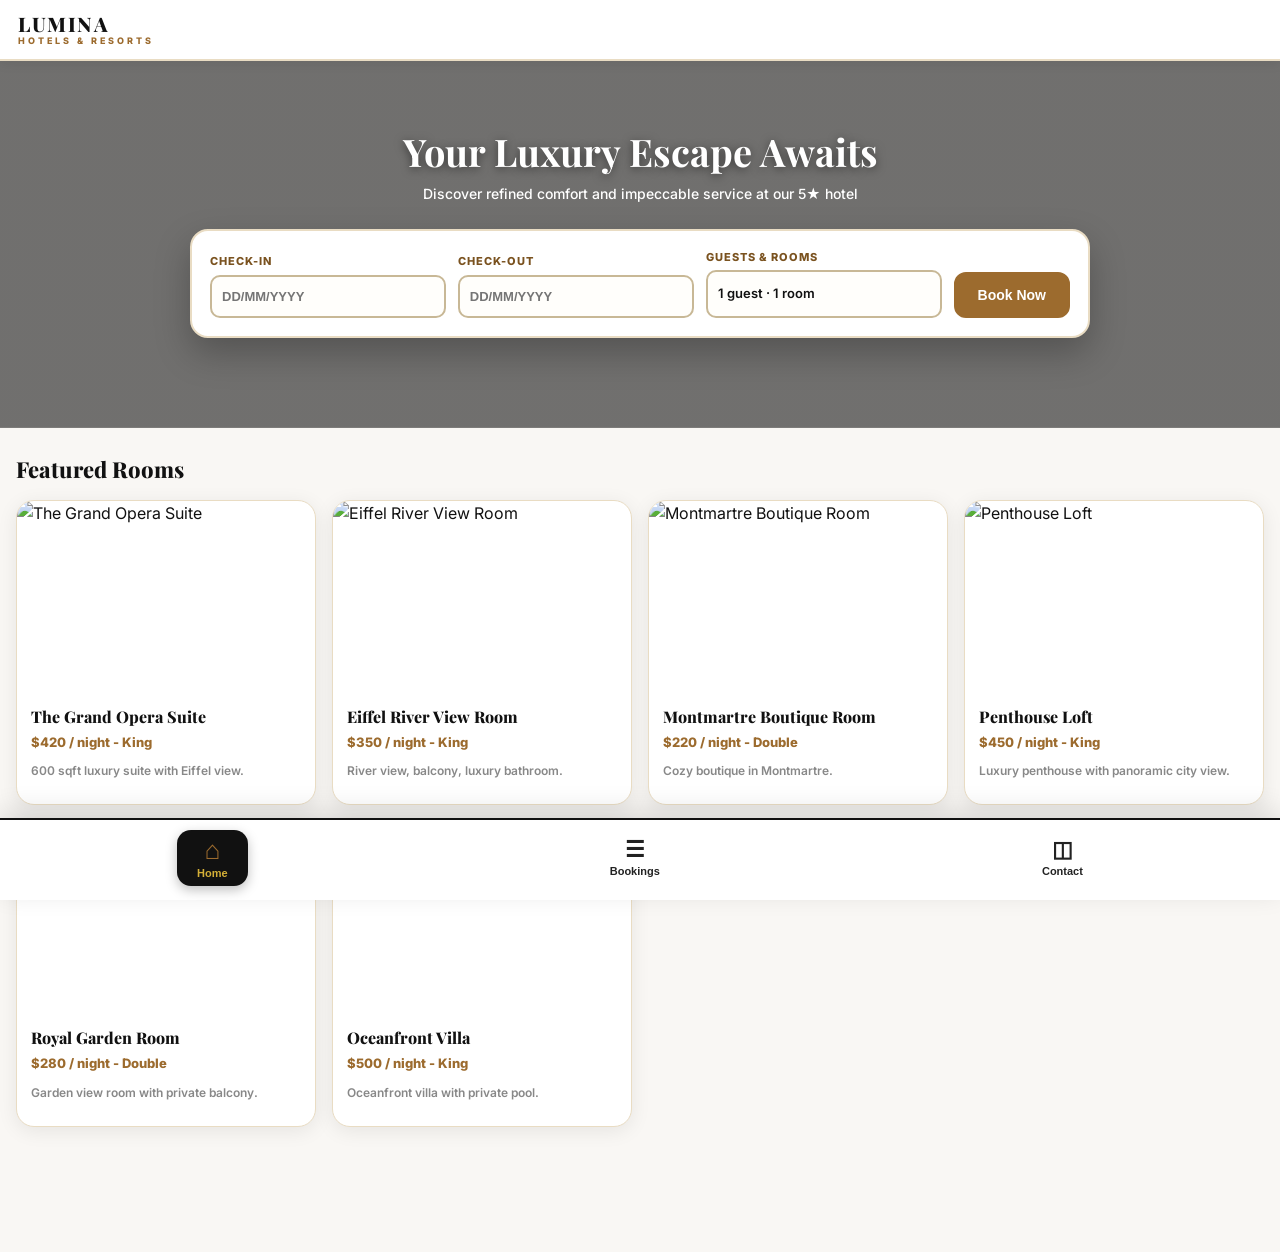
==== index.html @ 5bbf15ca "html" ====
<!DOCTYPE html>
<html lang="en">
<head>
<meta charset="UTF-8"><meta name="viewport" content="width=device-width, initial-scale=1.0">
<title>LUMINA - Hotels & Resorts</title>
<link rel="stylesheet" href="style.css">
<link href="https://fonts.googleapis.com/css2?family=Playfair+Display:wght@600&family=Inter:wght@400;600&display=swap" rel="stylesheet">
<script src="https://js.paystack.co/v1/inline.js"></script>
</head>
<body>

<nav class="topnav">
  <div class="logo">LUMINA <span>HOTELS & RESORTS</span></div>
</nav>

<!-- PAGE 1: HOME -->
<section id="home" class="page">
  <div class="hero">
    <h1>Your Luxury Escape Awaits</h1>
    <p>Discover refined comfort and impeccable service at our 5★ hotel</p>
    <div class="search-box">
      <div><label>CHECK-IN</label><input type="text" placeholder="DD/MM/YYYY" onfocus="this.type='date'" onblur="if(!this.value)this.type='text'" id="checkinDate"></div>
      <div><label>CHECK-OUT</label><input type="text" placeholder="DD/MM/YYYY" onfocus="this.type='date'" onblur="if(!this.value)this.type='text'" id="checkoutDate"></div>
      <div>
  <label>GUESTS & ROOMS</label>
  <div class="guest-room-field" id="guestRoomField">
    <span id="guestRoomDisplay">1 guest · 1 room</span>
  </div>
</div>
      <button onclick="searchRooms()" id="homeBookNowBtn" style="background:#111;color:#D4AF37;font-weight:900;">Book Now</button>
    </div>
  </div>
  <div class="featured">
    <h2>Featured Rooms</h2>
    <div id="featuredGrid" class="room-grid"></div>
  </div>
</section>

<!-- PAGE 2: ROOMS -->
<section id="rooms" class="page" style="display:none">
  <div class="rooms-layout">
    <aside class="filters">
      <h3>Filters <span onclick="clearFilters()">Clear all</span></h3>
      <label>Price per night</label>
      <input type="range" id="priceRange" min="100" max="1000" value="1000" oninput="filterRooms()">
      <p>Avg: $<span id="priceVal">1000</span></p>
      <label style="font-weight:800";>Amenities</label>

      <!-- Amenities Filter - WiFi is mandatory info, not clickable -->
        <div style="background:#dcfce7;color:#166534;padding:6px 10px;border-radius:20px;display:inline-block;font-size:12px;font-weight:800;margin-bottom:10px;">✓ Free Wi-Fi included in all rooms</div>
      <div><input type="checkbox" class="amen" value="Breakfast"> Breakfast</div>
      <div><input type="checkbox" class="amen" value="Pool"> Pool</div>
      <label style="font-weight:800";>Bed Type</label>
      <div><input type="checkbox" class="bed" value="King"> King Bed</div>
      <div><input type="checkbox" class="bed" value="Double"> Two Doubles</div>
     
    </aside>
    <div class="results">
      <h2 id="resultsCount">6 luxury rooms found</h2>
      <div id="roomsGrid" class="room-grid"></div>
    </div>
  </div>
</section>

<!-- PAGE 3: ROOM DETAILS -->
<section id="roomDetail" class="page" style="display:none">

  <div class="detail-layout">
    <div class="gallery">
      <button onclick="goBackToRooms()" style="margin:10px;background:#FFF3CD;border:1px solid #C8B896;padding:8px 14px;border-radius:20px;font-weight:800;cursor:pointer;">← Back to Rooms</button>
      <img id="dMainImg" src="">
      <div class="thumbs" id="dThumbs"></div>
      <h3>Amenities</h3><div id="dAmenities" class="amenities"></div>
      <h3>About this room</h3><p id="dAbout"></p>
    </div>
    <div class="booking-box">
     <h2 id="dPrice">$349 / night</h2>
<div id="dAvailability" style="font-size:13px;font-weight:800;margin:6px 0 12px 0;padding:6px 10px;border-radius:20px;display:inline-block;background:#f7f3eb;">Checking...</div>
<div class="guest-room-field" id="dGuestRoomField" onclick="openGuestModal()" style="cursor:pointer; padding:11px;border:2px solid #C8B896;border-radius:10px;background:#FFFEFB;font-weight:600;"><span id="dGuestRoomDisplay">1 guest · 1 room</span></div>
     
   <button class="reserve" type="button" onclick="goCheckout()">Reserve</button>
    <!--  <p class="note">You won't be charged yet</p> -->
      <div id="priceBreakdown"></div>
    </div>
  </div>
</section>

<!-- PAGE 4: CHECKOUT - FIXED -->
<div id="checkout" class="page">
  <div style="max-width:520px; margin:0 auto; background:white; border-radius:16px; padding:20px; margin-top:20px; box-shadow:0 10px 30px rgba(0,0,0,0.08);">

    <h2 style="font-size:24px; font-weight:900;">Reserve - <span id="checkoutRoomName"></span></h2>
    <p style="color:#666; font-size:14px; margin-bottom:15px;">Confirm your stay details</p>

    <!-- DATES - THIS WILL NOW COPY FROM HOME -->
    <div style="background:#FFF8E6; border:1px solid #C8B896; border-radius:12px; padding:14px; margin-bottom:16px;">
      <div style="display:flex; justify-content:space-between; align-items:center; margin-bottom:10px;">
        <span style="font-weight:700;">Check-in</span>
        <input type="date" id="dCheckin" style="border:1px solid #D4AF37; border-radius:8px; padding:6px 10px; font-weight:700;">
      </div>
      <div style="display:flex; justify-content:space-between; align-items:center; margin-bottom:10px;">
        <span style="font-weight:700;">Check-out</span>
        <input type="date" id="dCheckout" style="border:1px solid #D4AF37; border-radius:8px; padding:6px 10px; font-weight:700;">
      </div>
      <div style="display:flex; justify-content:space-between; align-items:center; border-top:1px dashed #C8B896; padding-top:10px; margin-top:10px;">
        <span>Guests & Rooms</span>
        <b id="dGuestRoomDisplay" onclick="openGuestModal()" style="cursor:pointer; background:white; padding:4px 10px; border-radius:20px; border:1px solid #ddd;">1 guest · 1 room</b>
      </div>
      <div id="dPrice" style="margin-top:12px; font-weight:800; font-size:18px;"></div>
      <div id="priceBreakdown"></div>
    </div>

    <!-- PAYMENT BOXES -->
    <div id="opayBox" style="display:none; background:#E8F5E9; border:1px solid #4CAF50; border-radius:10px; padding:12px; margin-bottom:12px;">
      <b>💳 OPay Transfer</b><br>
      Account: <b>8100000000 - Lumina Hotel</b><br>
      Amount: <b id="opayAmount">$0</b><br>
      <small>Transfer then upload receipt below</small>
    </div>

    <div id="paystackBox" style="display:none; background:#E3F2FD; border:1px solid #2196F3; border-radius:10px; padding:12px; margin-bottom:12px;">
      <b>💳 Paystack Payment</b><br>
      Amount: <b id="paystackAmount">$0</b> (in Naira)<br>
      <small>Click "Pay with Paystack Now" button below</small>
    </div>

    <!-- FORM -->
    <label style="font-weight:700; font-size:14px;">Payment Method</label>
    <select id="payMethod" style="width:100%; padding:12px; border-radius:10px; border:1px solid #ccc; margin:6px 0 14px 0; font-weight:600;">
      <option value="Pay at Hotel">Pay at Hotel</option>
      <option value="OPay Transfer">OPay Transfer</option>
      <option value="Paystack">Paystack</option>
    </select>

    <input id="fullName" placeholder="Full Name *" style="width:100%; padding:12px; border-radius:10px; border:1px solid #ccc; margin-bottom:10px;">
    <input id="phone" placeholder="Phone Number *" style="width:100%; padding:12px; border-radius:10px; border:1px solid #ccc; margin-bottom:10px;">
    <input id="email" placeholder="Email (for receipt)" style="width:100%; padding:12px; border-radius:10px; border:1px solid #ccc; margin-bottom:10px;">

    <div style="margin-bottom:12px;">
      <label style="font-size:12px; font-weight:700;">Upload OPay Receipt</label>
      <input type="file" id="receipt" accept="image/*,.pdf" style="width:100%; padding:8px; border:1px dashed #999; border-radius:8px; margin-top:4px;">
      <span id="fileName" style="font-size:12px; color:green; font-weight:700;"></span>
    </div>

    <button id="confirmBtn" onclick="validateBooking(event)" style="width:100%; background:#D4AF37; color:#111; padding:14px; border-radius:12px; font-weight:900; font-size:16px; border:none;">Confirm Booking - Pay at Hotel</button>

    <!-- PAYSTACK BUTTON - NOW SHOWS WHEN PAYSTACK SELECTED -->
    <button id="paystackBtn" onclick="payWithPaystack()" style="width:100%; background:#0A0A0A; color:white; padding:14px; border-radius:12px; font-weight:900; font-size:16px; border:none; margin-top:10px; display:none;">💳 Pay with Paystack Now</button>

    <div id="errorMsg" style="display:none; padding:12px; border-radius:10px; margin-top:12px; text-align:center; font-weight:700;"></div>

    <!-- BOTTOM NAV - SO USER CAN GO BACK HOME FROM CHECKOUT -->
   

  </div>
</div>

<!-- PAGE 5: CONFIRMATION -->
<section id="confirmation" class="page" style="display:none">
  <h1>✅ Booking Confirmed!</h1>
  <p>Booking Code: <b id="confCode">LMN-12345</b></p>
  <p id="confDetails"></p>
  <button onclick="showPage('home')">Back Home</button>
</section>

<!-- PAGE 6: MY BOOKINGS -->
<section id="mybookings" class="page" style="display:none">
  <h2>My Bookings</h2>
  <div class="search-box small"><input id="myPhone" placeholder="Enter phone to view"><button onclick="loadMyBookings()">View</button></div>
  <div id="myList"></div>
</section>

<!-- PAGE 7: ADMIN -->
<section id="admin" class="page" style="display:none">
  <h2>Admin Dashboard</h2>
  <div class="stats"><span id="todayCheckin">0 Check-in Today</span> | <span id="todayCheckout">0 Check-out Today</span></div>
  <div id="adminList"></div>
</section>

<!-- PAGE 8: CONTACT -->
<section id="contact" class="page" style="display:none">
  <h2>Contact Us</h2><p>Behind Ogige Main Market, Nsukka</p>
  <a class="map-btn" target="_blank" href="https://maps.google.com">📍 Open Map</a>
</section>

<div class="bottom-nav">
  <button onclick="showPage('home',this)" class="active">Home</button>
  <button onclick="showPage('mybookings',this)">Bookings</button>
  <button onclick="showPage('contact',this)">Contact</button>
</div>

<!-- GUEST MODAL -->
<div class="guest-modal" id="guestModal">
  <div class="guest-modal-content">
    <h3>Guests and Rooms</h3>
    <div class="guest-row">
      <div><b>Adults</b></div>
      <div class="counter">
        <button type="button" onclick="updateCount('adults', -1)">-</button>
        <span id="adultsCount">1</span>
        <button type="button" onclick="updateCount('adults', 1)">+</button>
      </div>
    </div>
    <div class="guest-row">
      <div><b>Children</b><br><small>Ages 0-17</small></div>
      <div class="counter">
        <button type="button" onclick="updateCount('children', -1)">-</button>
        <span id="childrenCount">0</span>
        <button type="button" onclick="updateCount('children', 1)">+</button>
      </div>
    </div>
    <div class="guest-row">
      <div><b>Rooms</b></div>
      <div class="counter">
        <button type="button" onclick="updateCount('rooms', -1)">-</button>
        <span id="roomsCount">1</span>
        <button type="button" onclick="updateCount('rooms', 1)">+</button>
      </div>
    </div>
    <button type="button" class="done-btn" onclick="closeGuestModal()">Done</button>
  </div>
</div>
<script src="script.js"></script>
</body>
</html>
---- style.css ----
*{margin:0;padding:0;box-sizing:border-box}
body{font-family:'Inter',sans-serif;background:#f9f7f4;color:#111;line-height:1.5;overflow-x:hidden}
h1,h2,h3{font-family:'Playfair Display',serif;color:#111}

:root{
  --gold:#9C6B2E;
  --gold-dark:#7A521F;
  --black:#111;
}

/* TOP NAV - LOGO ONLY */
.topnav{display:flex;justify-content:space-between;align-items:center;padding:14px 18px;background:#fff;position:sticky;top:0;z-index:100;box-shadow:0 2px 12px rgba(0,0,0,.08);border-bottom:2px solid #E9DCC3}
.logo{font-family:'Playfair Display';font-size:20px;font-weight:800;letter-spacing:1.5px;line-height:1;color:#111}
.logo span{display:block;font-family:'Inter';font-size:9px;font-weight:800;letter-spacing:3px;color:var(--gold);margin-top:2px}
.book-btn{border:2px solid var(--gold);background:var(--gold);color:#fff;padding:9px 18px;border-radius:25px;font-weight:800;font-size:12px;cursor:pointer;box-shadow:0 3px 10px rgba(156,107,46,.3)}

/* PAGES */
.page{padding-bottom:100px;min-height:100vh;animation:fade .3s}
@keyframes fade{from{opacity:0;transform:translateY(10px)}to{opacity:1;transform:translateY(0)}}

/* HERO */
.hero{background:linear-gradient(rgba(0,0,0,.55),rgba(0,0,0,.55)),url('https://images.unsplash.com/photo-1566073771259-6a8506099945?q=80&w=1200');background-size:cover;background-position:center;color:#fff;text-align:center;padding:70px 20px 90px}
.hero h1{font-size:38px;line-height:1.1;margin-bottom:10px;color:#fff;text-shadow:0 2px 10px rgba(0,0,0,.5)}
.hero p{font-size:14px;opacity:1;margin-bottom:25px;font-weight:500}
.search-box{background:#fff;color:#111;display:flex;gap:12px;padding:18px;border-radius:18px;max-width:900px;margin:0 auto;align-items:flex-end;box-shadow:0 15px 35px rgba(0,0,0,.25);text-align:left;border:2px solid #E9DCC3}
.search-box div{flex:1}
.search-box label{font-size:11px;font-weight:800;color:var(--gold-dark);letter-spacing:1px;display:block;margin-bottom:5px;text-transform:uppercase}
.search-box input,.search-box select{width:100%;padding:12px 10px;border:2px solid #C8B896;border-radius:10px;font-size:13px;outline:none;font-weight:600;color:#111;background:#FFFEFB}
.search-box input:focus,.search-box select:focus{border-color:var(--gold);background:#fff}
.search-box button{background:var(--gold)!important;color:#fff!important;border:2px solid var(--gold)!important;padding:13px 22px;border-radius:12px;font-weight:800;cursor:pointer;white-space:nowrap;font-size:14px}

/* FEATURED */
.featured{padding:25px 16px}
.featured h2{font-size:22px;margin-bottom:14px;font-weight:800}

/* ROOM GRID */
.room-grid{display:grid;grid-template-columns:repeat(auto-fill,minmax(280px,1fr));gap:16px}
.room-card{background:#fff;border-radius:18px;overflow:hidden;box-shadow:0 4px 20px rgba(0,0,0,.08);cursor:pointer;transition:.2s;border:1.5px solid #E9DCC3}
.room-card:hover{transform:translateY(-3px);box-shadow:0 8px 25px rgba(0,0,0,.12)}
.room-card img{width:100%;height:190px;object-fit:cover;display:block}
.room-card .info{padding:14px}
.room-card .info h3{font-size:16px;margin-bottom:4px;font-weight:800;color:#111}
.room-card .info p{font-size:13px;color:#444;font-weight:600;margin-bottom:10px}
.room-card .info button{width:100%;background:#111;color:#fff;border:2px solid #111;padding:10px;border-radius:10px;font-size:13px;font-weight:800}

/* ROOMS LAYOUT */
.rooms-layout{display:flex;gap:20px;padding:16px;align-items:flex-start}
.filters{width:260px;background:#fff;padding:18px;border-radius:16px;box-shadow:0 4px 20px rgba(0,0,0,.08);position:sticky;top:80px;border:1.5px solid #E9DCC3}
.filters h3{font-size:14px;display:flex;justify-content:space-between;margin-bottom:14px;font-weight:800;color:#111}
.filters h3 span{color:var(--gold);cursor:pointer;font-weight:800;font-size:12px}
.filters label{font-size:11px;font-weight:800;margin:14px 0 6px;display:block;color:var(--gold-dark);text-transform:uppercase;letter-spacing:.5px}
.filters div{font-size:13px;margin:7px 0;font-weight:600;color:#222}
.filters button{width:100%;margin-top:14px;background:#111;color:#fff;border:2px solid #111;padding:12px;border-radius:10px;font-weight:800}
.results{flex:1}
#resultsCount{font-size:18px;margin:0 0 12px 4px;font-weight:800;color:#111}

/* DETAIL */
.detail-layout{display:flex;gap:22px;padding:16px;align-items:flex-start}
.gallery{flex:1.6}
.gallery img#dMainImg{width:100%;height:360px;object-fit:cover;border-radius:18px;display:block;border:2px solid #E9DCC3}
.thumbs{display:flex;gap:8px;margin:10px 0;overflow:auto}
.thumbs img{width:70px;height:60px;object-fit:cover;border-radius:10px;cursor:pointer;opacity:.6;border:2px solid transparent}
.thumbs img:hover{opacity:1;border-color:var(--gold)}
.amenities{display:flex;flex-wrap:wrap;gap:8px;margin:8px 0 16px}
.amenities span{background:#111;color:#fff;padding:7px 12px;border-radius:20px;font-size:11px;font-weight:700;border:1px solid var(--gold)}
.booking-box{flex:.8;background:#fff;padding:22px;border-radius:18px;box-shadow:0 10px 30px rgba(0,0,0,.12);position:sticky;top:80px;border:2px solid #E9DCC3}
.booking-box h2{font-size:24px;margin-bottom:12px;font-weight:800;color:#111}
.date-row{display:flex;gap:8px;margin-bottom:12px}
.date-row input{flex:1;padding:11px;border:2px solid #C8B896;border-radius:10px;font-weight:600}
.note{font-size:11px;text-align:center;color:#666;font-weight:600;margin:8px 0}
.reserve{background:var(--gold)!important;color:#fff!important;border:2px solid var(--gold)!important;padding:14px;width:100%;border-radius:12px;font-weight:800;cursor:pointer;font-size:14px;box-shadow:0 4px 15px rgba(156,107,46,.35)}
.reserve:hover{background:var(--gold-dark)!important;border-color:var(--gold-dark)!important}

/* CHECKOUT */
.checkout-layout{display:flex;gap:22px;padding:16px;align-items:flex-start}
.checkout-layout > div{flex:1;background:#fff;padding:22px;border-radius:18px;box-shadow:0 4px 20px rgba(0,0,0,.08);border:1.5px solid #E9DCC3}
.checkout-layout h2{margin-bottom:14px;font-weight:800}
.checkout-layout input,.checkout-layout select{width:100%;padding:13px;margin:7px 0;border:2px solid #C8B896;border-radius:12px;font-size:14px;outline:none;font-weight:600;color:#111}
.checkout-layout input:focus{border-color:var(--gold)}
.error{font-size:13px;padding:12px;border-radius:10px;display:none;margin:10px 0;font-weight:700;background:#FFE5E5;border:1px solid #FF9999;color:#B00000}
.map-btn{display:inline-block;margin-top:12px;background:#111;color:#fff;padding:11px 18px;border-radius:10px;text-decoration:none;font-size:13px;font-weight:800}

/* CONFIRMATION */
#confirmation{text-align:center;padding:60px 20px}
#confirmation h1{font-size:32px;font-weight:800}
#confirmation p{margin:10px 0;font-weight:600}
#confirmation button{margin-top:15px;background:#111;color:#fff;border:none;padding:12px 22px;border-radius:10px;font-weight:800}

/* MY BOOKINGS / ADMIN */
#mybookings,#admin,#contact{padding:16px}
#mybookings h2,#admin h2,#contact h2{font-weight:800}
.small.search-box{padding:10px;max-width:400px;margin:0 0 16px;box-shadow:none;border:2px solid #E9DCC3}
#myList div,#adminList div{margin-bottom:10px}

/* BOTTOM NAV - SUPER VISIBLE */
.bottom-nav{
  position:fixed;
  bottom:0;left:0;right:0;
  background:#fff;
  display:flex;
  justify-content:space-around;
  padding:10px 6px 14px;
  border-top:2.5px solid #111;
  z-index:200;
  box-shadow:0 -8px 25px rgba(0,0,0,.12);
}
.bottom-nav button{
  border:none;
  background:transparent;
  display:flex;
  flex-direction:column;
  align-items:center;
  justify-content:center;
  font-size:11px;
  font-weight:800;
  color:#222;
  cursor:pointer;
  gap:4px;
  padding:7px 20px;
  border-radius:14px;
  transition:.2s;
  min-width:64px;
}
.bottom-nav button::before{
  content:'';
  font-size:22px;
  line-height:1;
  display:block;
  font-weight:900;
}
.bottom-nav button:nth-child(1)::before{content:'⌂'; font-size:26px;}
.bottom-nav button:nth-child(2)::before{content:'☰'}
.bottom-nav button:nth-child(3)::before{content:'◫'}
.bottom-nav button:nth-child(4)::before{content:'◎'}

.bottom-nav button.active{
  background:#111;
  color:#fff;
  box-shadow:0 4px 12px rgba(0,0,0,.25);
}
.bottom-nav button.active::before{
  color:var(--gold);
}

/* MOBILE */
@media(max-width:768px){
  .rooms-layout,.detail-layout,.checkout-layout{flex-direction:column}
  .filters{width:100%;position:relative;top:0}
  .booking-box{position:relative;top:0;width:100%}
  .search-box{flex-direction:column;align-items:stretch}
  .hero h1{font-size:28px}
  .hero{padding:50px 16px 70px}
  .room-grid{grid-template-columns:1fr}
  .gallery img#dMainImg{height:240px}
}


/* FIX BLANK AMENITIES - OVERRIDE */
#dAmenities{ display:flex!important; flex-wrap:wrap!important; gap:8px!important; min-height:40px!important; }
#dAmenities span{ background:#FFF3CD!important; color:#111!important; border:1px solid #C8B896!important; font-weight:800!important; font-size:13px!important; display:inline-block!important; }

/* GUEST ROOM PICKER */
.guest-room-field{
  width:100%;padding:12px 10px;border:2px solid #C8B896;border-radius:10px;
  font-size:13px;font-weight:600;color:#111;background:#FFFEFB;cursor:pointer;
}
.guest-modal{
  display:none;position:fixed;top:0;left:0;width:100%;height:100%;
  background:rgba(0,0,0,0.5);z-index:9999;justify-content:center;align-items:center;
}
.guest-modal.open{display:flex;}
.guest-modal-content{
  background:#fff;width:90%;max-width:360px;border-radius:16px;padding:20px;
  box-shadow:0 15px 35px rgba(0,0,0,.2);border:2px solid #E9DCC3;
}
.guest-modal-content h3{margin-bottom:12px;font-weight:800;}
.guest-row{
  display:flex;justify-content:space-between;align-items:center;
  padding:14px 0;border-bottom:1px solid #eee;
}
.counter{display:flex;align-items:center;gap:14px;}
.counter button{
  width:34px;height:34px;border:1px solid #9C6B2E;border-radius:50%;
  background:#fff;color:#9C6B2E;font-size:20px;cursor:pointer;
  display:flex;align-items:center;justify-content:center;
}
.counter span{font-weight:800;min-width:20px;text-align:center;}
.done-btn{
  width:100%;margin-top:16px;background:#111;color:#fff;
  border:0;padding:13px;border-radius:10px;font-weight:800;cursor:pointer;
}

/* FIX CHECKOUT SPACING */
#checkout {
  padding-top: 20px!important;
  margin-top: 0!important;
}
#checkout h1, #checkout h2 {
  margin-bottom: 10px!important;
}


.page { display: none; }
.page.active { display: block; }
#home { display: block; }
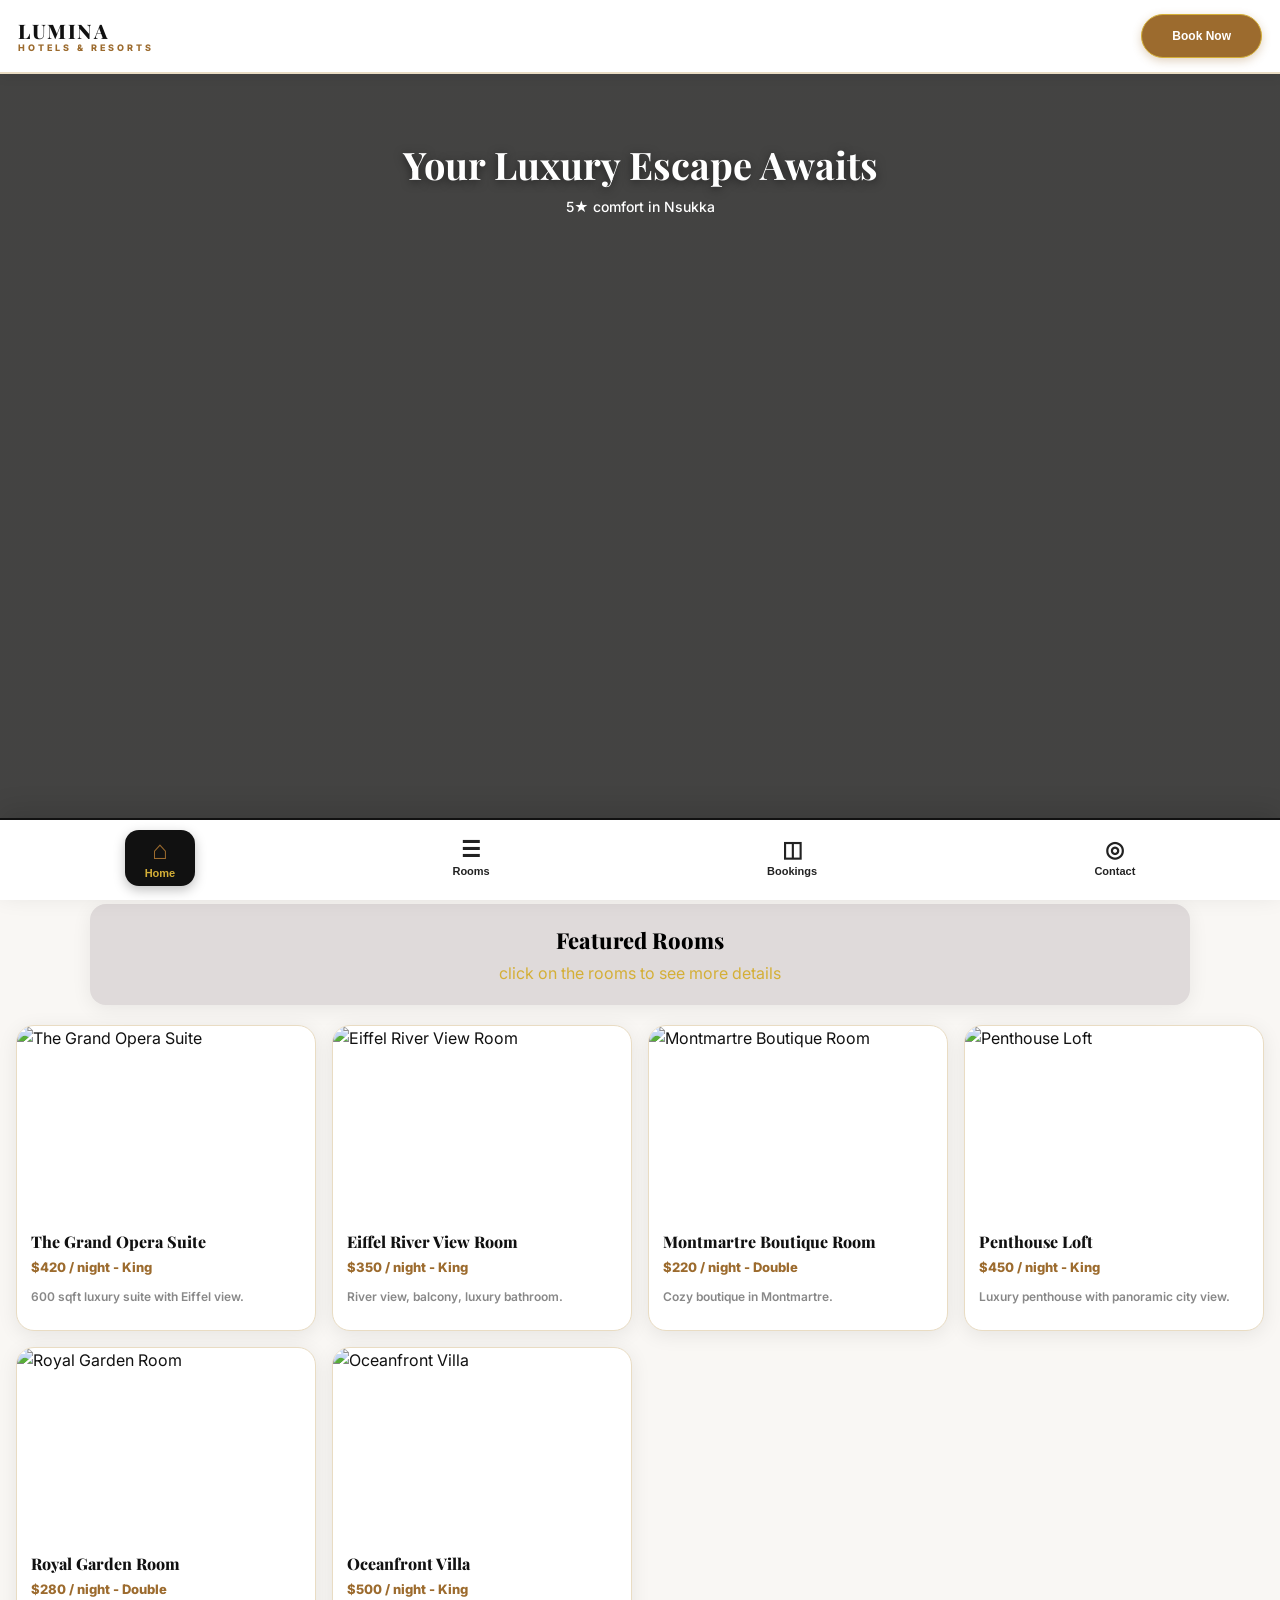
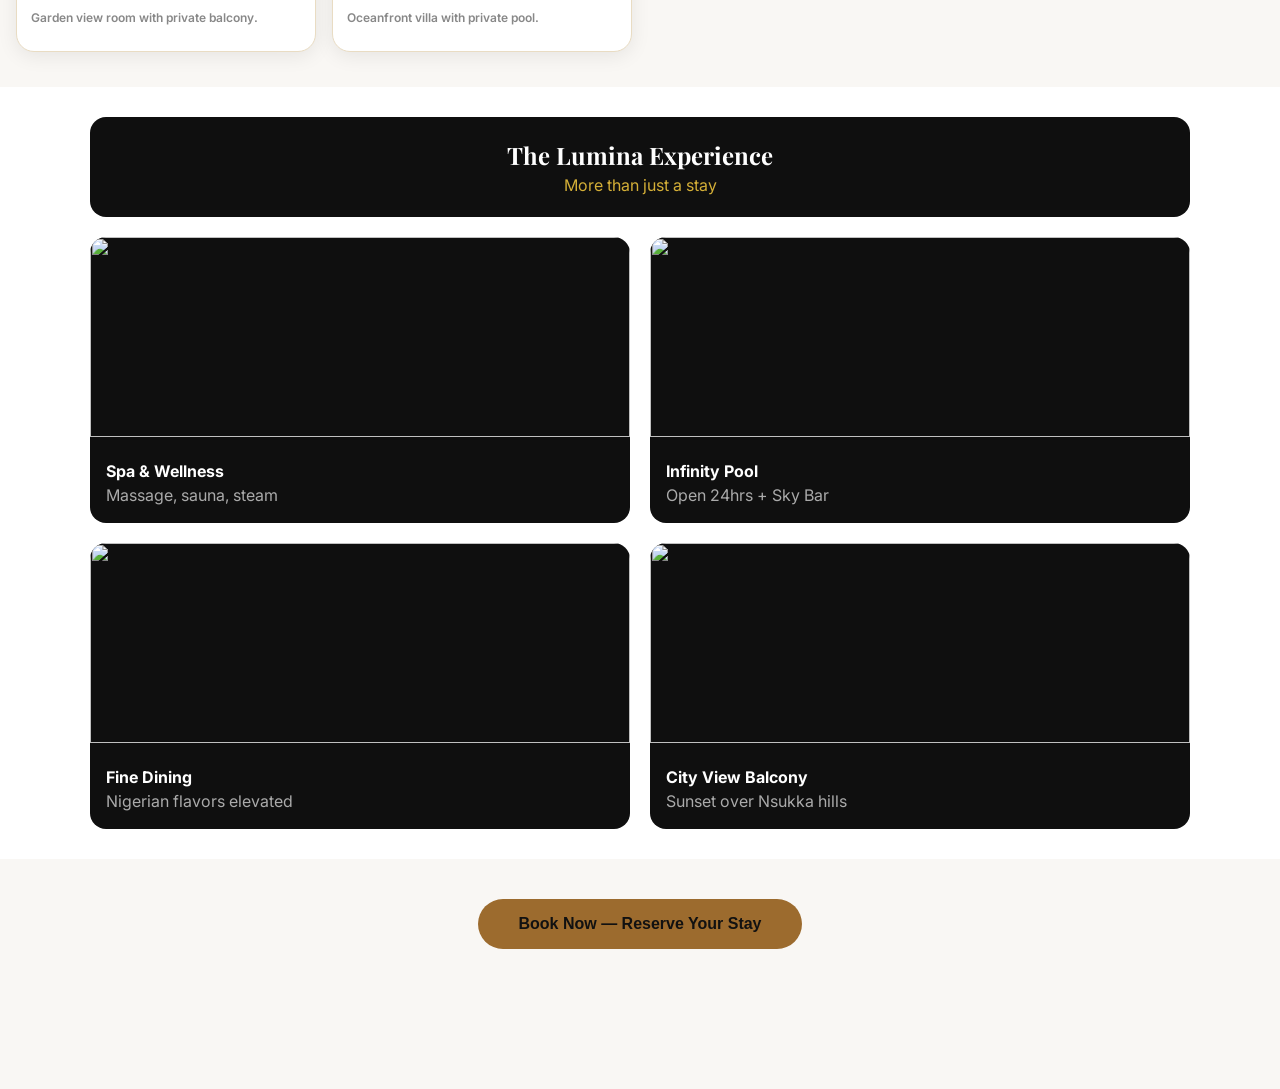
==== commit 36949b2f: "html" ====
--- a/index.html
+++ b/index.html
@@ -11,77 +11,192 @@
 
 <nav class="topnav">
   <div class="logo">LUMINA <span>HOTELS & RESORTS</span></div>
+  <button id="topBookNowBtn" style="background:#0F0F0F; color:#D4AF37; border:1px solid #D4AF37; padding:14px 30px; border-radius:30px; font-weight:800;" onclick="showPage('rooms')">Book Now</button>
 </nav>
 
 <!-- PAGE 1: HOME -->
 <section id="home" class="page">
-  <div class="hero">
+<div class="hero" style="position:relative; height:85vh; overflow:hidden;">
+  <video autoplay muted loop playsinline class="hero-video" style="position:absolute; top:0; left:0; width:100%; height:100%; object-fit:cover;">
+    <source src="hero_video.mp4" type="video/mp4">
+  </video>
+  <div class="hero-overlay" style="position:absolute; top:0; left:0; width:100%; height:100%; background:rgba(0,0,0,0.4);"></div>
+  <div class="hero-content" style="position:relative; z-index:2;">
     <h1>Your Luxury Escape Awaits</h1>
-    <p>Discover refined comfort and impeccable service at our 5★ hotel</p>
-    <div class="search-box">
-      <div><label>CHECK-IN</label><input type="text" placeholder="DD/MM/YYYY" onfocus="this.type='date'" onblur="if(!this.value)this.type='text'" id="checkinDate"></div>
-      <div><label>CHECK-OUT</label><input type="text" placeholder="DD/MM/YYYY" onfocus="this.type='date'" onblur="if(!this.value)this.type='text'" id="checkoutDate"></div>
-      <div>
-  <label>GUESTS & ROOMS</label>
-  <div class="guest-room-field" id="guestRoomField">
-    <span id="guestRoomDisplay">1 guest · 1 room</span>
-  </div>
-</div>
-      <button onclick="searchRooms()" id="homeBookNowBtn" style="background:#111;color:#D4AF37;font-weight:900;">Book Now</button>
+    <p>5★ comfort in Nsukka</p>
+  </div>
+</div>
     </div>
   </div>
   <div class="featured">
-    <h2>Featured Rooms</h2>
+     <div class="section-head black-title" style="background:#dfdada; padding:20px; border-radius:16px; text-align:center; max-width:1100px; margin:40px auto 20px auto;box-shadow:0 4px 20px rgba(0,0,0,0.07);">
+    <h2 style="color:#000; margin-bottom: 4px;">Featured Rooms</h2>
+    <p style="color:#D4AF37;">click on the rooms to see more details</p>
+  </div>
     <div id="featuredGrid" class="room-grid"></div>
   </div>
+
+  <section class="luminar-experience" style="background:#fff; padding:30px 20px; margin-top:10px;">
+  <div class="section-head black-title" style="background:#0F0F0F; padding:20px; border-radius:16px; text-align:center; max-width:1100px; margin:0 auto 20px auto;">
+    <h2 style="color:#fff;">The Lumina Experience</h2>
+    <p style="color:#D4AF37;">More than just a stay</p>
+  </div>
+
+  <div class="exp-grid" style="display:grid; grid-template-columns:repeat(2,1fr); gap:20px; max-width:1100px; margin:0 auto;">
+    <div class="exp-card" style="background:#0F0F0F; border-radius:16px; overflow:hidden; color:#fff;">
+      <img src="https://images.unsplash.com/photo-1571896349842-33c89424de2d?w=600" style="width:100%; height:200px; object-fit:cover;">
+      <div style="padding:16px;"><h4>Spa & Wellness</h4><p style="color:#aaa;">Massage, sauna, steam</p></div>
+    </div>
+    <div class="exp-card" style="background:#0F0F0F; border-radius:16px; overflow:hidden; color:#fff;">
+      <img src="https://images.unsplash.com/photo-1571896349842-33c89424de2d?w=600" style="width:100%; height:200px; object-fit:cover;">
+      <div style="padding:16px;"><h4>Infinity Pool</h4><p style="color:#aaa;">Open 24hrs + Sky Bar</p></div>
+    </div>
+    <div class="exp-card" style="background:#0F0F0F; border-radius:16px; overflow:hidden; color:#fff;">
+      <img src="https://images.unsplash.com/photo-1414235077428-338989a2e8c0?w=600" style="width:100%; height:200px; object-fit:cover;">
+      <div style="padding:16px;"><h4>Fine Dining</h4><p style="color:#aaa;">Nigerian flavors elevated</p></div>
+    </div>
+    <div class="exp-card" style="background:#0F0F0F; border-radius:16px; overflow:hidden; color:#fff;">
+      <img src="https://images.unsplash.com/photo-1520250497591-112f2f40a3f4?w=600" style="width:100%; height:200px; object-fit:cover;">
+      <div style="padding:16px;"><h4>City View Balcony</h4><p style="color:#aaa;">Sunset over Nsukka hills</p></div>
+    </div>
+  </div>
+</section>
+
+<!-- Last Book Now at bottom -->
+<div style="text-align:center; padding:40px 20px;">
+  <button onclick="showPage('rooms')" style="background:var(--gold); color:#111; border:none; padding:16px 40px; border-radius:30px; font-weight:900; font-size:16px;">Book Now — Reserve Your Stay</button>
+</div>
 </section>
 
 <!-- PAGE 2: ROOMS -->
+<!-- PAGE 2: ROOMS - FIXED LAYOUT -->
 <section id="rooms" class="page" style="display:none">
-  <div class="rooms-layout">
-    <aside class="filters">
-      <h3>Filters <span onclick="clearFilters()">Clear all</span></h3>
-      <label>Price per night</label>
-      <input type="range" id="priceRange" min="100" max="1000" value="1000" oninput="filterRooms()">
-      <p>Avg: $<span id="priceVal">1000</span></p>
-      <label style="font-weight:800";>Amenities</label>
-
-      <!-- Amenities Filter - WiFi is mandatory info, not clickable -->
-        <div style="background:#dcfce7;color:#166534;padding:6px 10px;border-radius:20px;display:inline-block;font-size:12px;font-weight:800;margin-bottom:10px;">✓ Free Wi-Fi included in all rooms</div>
-      <div><input type="checkbox" class="amen" value="Breakfast"> Breakfast</div>
-      <div><input type="checkbox" class="amen" value="Pool"> Pool</div>
-      <label style="font-weight:800";>Bed Type</label>
-      <div><input type="checkbox" class="bed" value="King"> King Bed</div>
-      <div><input type="checkbox" class="bed" value="Double"> Two Doubles</div>
-     
-    </aside>
-    <div class="results">
-      <h2 id="resultsCount">6 luxury rooms found</h2>
-      <div id="roomsGrid" class="room-grid"></div>
-    </div>
-  </div>
-</section>
-
-<!-- PAGE 3: ROOM DETAILS -->
-<section id="roomDetail" class="page" style="display:none">
-
-  <div class="detail-layout">
-    <div class="gallery">
-      <button onclick="goBackToRooms()" style="margin:10px;background:#FFF3CD;border:1px solid #C8B896;padding:8px 14px;border-radius:20px;font-weight:800;cursor:pointer;">← Back to Rooms</button>
-      <img id="dMainImg" src="">
-      <div class="thumbs" id="dThumbs"></div>
-      <h3>Amenities</h3><div id="dAmenities" class="amenities"></div>
-      <h3>About this room</h3><p id="dAbout"></p>
-    </div>
-    <div class="booking-box">
-     <h2 id="dPrice">$349 / night</h2>
-<div id="dAvailability" style="font-size:13px;font-weight:800;margin:6px 0 12px 0;padding:6px 10px;border-radius:20px;display:inline-block;background:#f7f3eb;">Checking...</div>
-<div class="guest-room-field" id="dGuestRoomField" onclick="openGuestModal()" style="cursor:pointer; padding:11px;border:2px solid #C8B896;border-radius:10px;background:#FFFEFB;font-weight:600;"><span id="dGuestRoomDisplay">1 guest · 1 room</span></div>
-     
-   <button class="reserve" type="button" onclick="goCheckout()">Reserve</button>
-    <!--  <p class="note">You won't be charged yet</p> -->
-      <div id="priceBreakdown"></div>
-    </div>
+  <div class="rooms-layout" style="display:flex; gap:24px; max-width:1300px; margin:0 auto; padding:20px; align-items:flex-start;">
+    
+    <!-- LEFT COLUMN - 300px FIXED -->
+    <div class="search-filters" style="width:300px; min-width:280px; position:sticky; top:20px; display:flex; flex-direction:column; gap:20px;">
+      
+
+
+      <!-- Box 2: Filters -->
+      <div class="filters" style="background:white; border:1px solid #eee; border-radius:16px; padding:16px; box-shadow:0 4px 15px rgba(0,0,0,0.05);">
+        <h3>Filters</h3>
+        <label>Price per night</label>
+        <input type="range" id="priceRange" min="100" max="1000" value="1000" oninput="filterRooms()">
+        <p>Avg: $<span id="priceVal">1000</span></p>
+        
+        <label style="font-weight:800; display:block; margin-top:12px;">Amenities</label>
+        <div style="background:#dcfce7;color:#166534;padding:6px 10px;border-radius:20px;display:inline-block;font-size:12px;font-weight:800;margin:8px 0 10px 0;">✓ Free Wi-Fi included</div>
+        <div><input type="checkbox" class="amen" value="Breakfast"> Breakfast</div>
+        <div><input type="checkbox" class="amen" value="Pool"> Pool</div>
+        
+        <label style="font-weight:800; display:block; margin-top:12px;">Bed Type</label>
+        <div><input type="checkbox" class="bed" value="King"> King Bed</div>
+        <div><input type="checkbox" class="bed" value="Double"> Two Doubles</div>
+      </div>
+
+    </div>
+    
+    <!-- RIGHT COLUMN - TAKES ALL REMAINING SPACE -->
+    <div style="flex:1; min-width:0;">
+      <h2 id="resultsCount" style="margin-bottom:16px;">6 luxury rooms found</h2>
+      <div id="roomsGrid" class="room-grid" style="display:grid; grid-template-columns:1 1fr; gap:20px;"></div>
+    </div>
+
+  </div>
+</section>
+
+
+
+<!-- PAGE 3: ROOM DETAILS - LUXURY REDESIGN -->
+<section id="roomDetail" class="page" style="display:none; background:#fafafa;">
+  <div style="max-width:1100px; margin:0 auto; padding:20px;">
+    
+    <button onclick="goBackToRooms()" style="margin-bottom:16px; background:#FFF3CD; border:1px solid #C8B896; padding:8px 14px; border-radius:20px; font-weight:800; cursor:pointer;">← Back to Rooms</button>
+
+    <!-- TOP GALLERY -->
+    <div style="display:grid; grid-template-columns:2fr 1fr; gap:12px; height:420px;">
+      <img id="dMainImg" src="" style="width:100%; height:100%; object-fit:cover; border-radius:16px 0 0 16px;">
+      <div style="display:grid; grid-template-rows:1fr 1fr; gap:12px;">
+        <img id="dImg2" src="" style="width:100%; height:100%; object-fit:cover; border-radius:0 16px 0 0;">
+        <img id="dImg3" src="" style="width:100%; height:100%; object-fit:cover; border-radius:0 0 16px 0;">
+      </div>
+    </div>
+    <div id="dThumbs" style="display:flex; gap:10px; margin-top:12px; overflow-x:auto;"></div>
+
+    <!-- MIDDLE: DESCRIPTION -->
+    <div style="display:flex; gap:24px; margin-top:30px; align-items:flex-start;">
+      
+      <!-- LEFT: Room Info -->
+      <div style="flex:1.2; background:white; border-radius:16px; padding:24px; border:1px solid #eee;">
+        <div style="display:flex; justify-content:space-between; align-items:center;">
+          <h1 id="dName" style="font-family:'Playfair Display',serif; font-size:32px; margin:0;">Grand Opera Suite</h1>
+          <div id="dAvailability" style="font-size:12px; font-weight:800; padding:6px 12px; border-radius:20px; background:#dcfce7; color:#166534;">Checking...</div>
+        </div>
+        <p id="dSub" style="color:#666; margin-top:6px;">600 sqft • King Bed • City View • 2 Guests Max</p>
+
+        <h3 style="margin-top:28px; font-size:18px; font-weight:900;">About this room</h3>
+        <p id="dAbout" style="line-height:1.7; color:#444; margin-top:8px;"></p>
+
+        <h3 style="margin-top:28px;">Amenities</h3>
+        <div id="dAmenities" style="display:flex; flex-wrap:wrap; gap:8px; margin-top:10px;"></div>
+
+        <!-- INTERIOR HIGHLIGHTS - WHAT YOU ASKED FOR -->
+        <h3 style="margin-top:32px; font-size:18px; font-weight:900;">Inside the Room</h3>
+        <div style="display:grid; grid-template-columns:1fr 1fr; gap:16px; margin-top:16px;">
+          
+          <div style="background:#fafafa; border-radius:12px; overflow:hidden; border:1px solid #eee;">
+            <img id="dBathImg" src="https://images.unsplash.com/photo-1620626011761-996317b8d101?w=600" style="width:100%; height:160px; object-fit:cover;">
+            <div style="padding:12px;"><b>🚿 Luxury Bathroom</b><br><small style="color:#666;">Rain shower, freestanding tub, premium toiletries, heated floor</small></div>
+          </div>
+
+          <div style="background:#fafafa; border-radius:12px; overflow:hidden; border:1px solid #eee;">
+            <img id="dWardrobeImg" src="https://images.unsplash.com/photo-1558997519-83ea9252edf8?w=600" style="width:100%; height:160px; object-fit:cover;">
+            <div style="padding:12px;"><b>👔 Wardrobe & Dressing</b><br><small style="color:#666;">Walk-in wardrobe, safe box, iron, full-length mirror</small></div>
+          </div>
+
+          <div style="background:#fafafa; border-radius:12px; overflow:hidden; border:1px solid #eee;">
+            <img id="dBedImg" src="https://images.unsplash.com/photo-1618773928121-c32242e63f39?w=600" style="width:100%; height:160px; object-fit:cover;">
+            <div style="padding:12px;"><b>🛏️ Bedroom Area</b><br><small style="color:#666;">King-size bed, 42" Smart TV, blackout curtains, work desk</small></div>
+          </div>
+
+          <div style="background:#fafafa; border-radius:12px; overflow:hidden; border:1px solid #eee;">
+            <img id="dBalconyImg" src="https://images.unsplash.com/photo-1520250497591-112f2f40a3f4?w=600" style="width:100%; height:160px; object-fit:cover;">
+            <div style="padding:12px;"><b>🌇 Balcony / View</b><br><small style="color:#666;">Private balcony, city view, seating area, sunset view</small></div>
+          </div>
+
+        </div>
+
+        <div style="margin-top:24px; background:#FFF8E6; border:1px dashed #C8B896; border-radius:12px; padding:16px; font-size:13px;">
+          <b>House Rules:</b> Check-in 2PM • Check-out 12PM • No smoking • No pets • Free cancellation 24hrs before
+        </div>
+      </div>
+
+    </div>
+
+    <!-- BOTTOM: BOOKING BOX - NOW COMES DOWN AS YOU WANTED -->
+   
+
+    <div style="margin-top:30px; background:white; border-radius:16px; padding:20px; border:1px solid #eee; box-shadow:0 10px 30px rgba(0,0,0,0.06); max-width:500px;">
+      <div class="search-box" style="background:white; border:1px solid #eee; border-radius:16px; padding:16px; box-shadow:0 4px 15px rgba(0,0,0,0.05);">
+        <h3 style="margin-bottom:12px;">Booking Details</h3>
+        <div style="margin-bottom:10px;"><label>CHECK-IN</label><input type="date" placeholder="DD/MM/YYYY" onfocus="this.type='date'" onblur="if(!this.value)this.type='text'" id="dCheckin" style="width:100%;"></div>
+        <div style="margin-bottom:10px;"><label>CHECK-OUT</label><input type="date" placeholder="DD/MM/YYYY" onfocus="this.type='date'" onblur="if(!this.value)this.type='text'" id="dCheckout" style="width:100%;"></div>
+        <div>
+          <label>GUESTS & ROOMS</label>
+          <div class="guest-room-field" id="guestRoomField" style="border:2px solid #C8B896; padding:10px; border-radius:10px; background:#FFFEFB;">
+            <span id="guestRoomDisplay">1 guest · 1 room</span>
+          </div>
+        </div>
+      </div>
+
+      <h2 id="dPrice" style="margin:0;">$349 / night</h2>
+      <div id="priceBreakdown" style="margin-top:12px;"></div>
+
+      <button class="reserve" onclick="goCheckout()" style="width:100%; margin-top:16px; background:#111; color:#D4AF37; padding:16px; border-radius:12px; font-weight:900; font-size:16px; border:none;">Reserve →</button>
+      <p style="text-align:center; color:#888; font-size:12px; margin-top:8px;">You can choose to pay at the hotel</p>
+    </div>
+
   </div>
 </section>
 
@@ -167,7 +282,8 @@
 <section id="mybookings" class="page" style="display:none">
   <h2>My Bookings</h2>
   <div class="search-box small"><input id="myPhone" placeholder="Enter phone to view"><button onclick="loadMyBookings()">View</button></div>
-  <div id="myList"></div>
+  <button id="myClearBtn" onclick="clearMyBookings()" style="display:none;margin:10px 0 0 auto;background:#fee2e2;color:#991b1b;border:1px solid #fca5a5;padding:8px 14px;border-radius:10px;font-weight:800;font-size:11px;cursor:pointer;">🗑️ Clear All History</button>
+  <div id="myList" style="margin-top:12px;display:grid;gap:12px;"></div>
 </section>
 
 <!-- PAGE 7: ADMIN -->
@@ -180,11 +296,14 @@
 <!-- PAGE 8: CONTACT -->
 <section id="contact" class="page" style="display:none">
   <h2>Contact Us</h2><p>Behind Ogige Main Market, Nsukka</p>
+   <a href="tel:09134435650" class="btn outline">📞 CALL</a>
+  <a href="https://wa.me/2349134435650" class="btn outline">💬 WHATSAPP</a>
   <a class="map-btn" target="_blank" href="https://maps.google.com">📍 Open Map</a>
 </section>
 
-<div class="bottom-nav">
+<div class="bottom-nav" id="bottomNav">
   <button onclick="showPage('home',this)" class="active">Home</button>
+  <button onclick="showPage('rooms',this)">Rooms</button>
   <button onclick="showPage('mybookings',this)">Bookings</button>
   <button onclick="showPage('contact',this)">Contact</button>
 </div>
@@ -222,4 +341,6 @@
 </div>
 <script src="script.js"></script>
 </body>
+
+
 </html>
--- a/style.css
+++ b/style.css
@@ -1,3 +1,5 @@
+/*style.css*/
+
 *{margin:0;padding:0;box-sizing:border-box}
 body{font-family:'Inter',sans-serif;background:#f9f7f4;color:#111;line-height:1.5;overflow-x:hidden}
 h1,h2,h3{font-family:'Playfair Display',serif;color:#111}
@@ -13,7 +15,7 @@
 .logo{font-family:'Playfair Display';font-size:20px;font-weight:800;letter-spacing:1.5px;line-height:1;color:#111}
 .logo span{display:block;font-family:'Inter';font-size:9px;font-weight:800;letter-spacing:3px;color:var(--gold);margin-top:2px}
 .book-btn{border:2px solid var(--gold);background:var(--gold);color:#fff;padding:9px 18px;border-radius:25px;font-weight:800;font-size:12px;cursor:pointer;box-shadow:0 3px 10px rgba(156,107,46,.3)}
-
+#topBookNowBtn{border:2px solid var(--gold);background:var(--gold);color:#fff;padding:9px 18px;border-radius:25px;font-weight:800;font-size:12px;cursor:pointer;box-shadow:0 3px 10px rgba(156,107,46,.3)}
 /* PAGES */
 .page{padding-bottom:100px;min-height:100vh;animation:fade .3s}
 @keyframes fade{from{opacity:0;transform:translateY(10px)}to{opacity:1;transform:translateY(0)}}
@@ -22,8 +24,8 @@
 .hero{background:linear-gradient(rgba(0,0,0,.55),rgba(0,0,0,.55)),url('https://images.unsplash.com/photo-1566073771259-6a8506099945?q=80&w=1200');background-size:cover;background-position:center;color:#fff;text-align:center;padding:70px 20px 90px}
 .hero h1{font-size:38px;line-height:1.1;margin-bottom:10px;color:#fff;text-shadow:0 2px 10px rgba(0,0,0,.5)}
 .hero p{font-size:14px;opacity:1;margin-bottom:25px;font-weight:500}
-.search-box{background:#fff;color:#111;display:flex;gap:12px;padding:18px;border-radius:18px;max-width:900px;margin:0 auto;align-items:flex-end;box-shadow:0 15px 35px rgba(0,0,0,.25);text-align:left;border:2px solid #E9DCC3}
-.search-box div{flex:1}
+.search-box{background:#fff;color:#111;display:flex; flex-direction: column; gap:4px;padding:10px;border-radius:16px;max-width:900px;top:80px;border:1.5px solid #E9DCC3;
+   justify-content:flex-end;box-shadow:0 15px 35px rgba(0,0,0,.25);text-align:left;border:2px solid #E9DCC3}
 .search-box label{font-size:11px;font-weight:800;color:var(--gold-dark);letter-spacing:1px;display:block;margin-bottom:5px;text-transform:uppercase}
 .search-box input,.search-box select{width:100%;padding:12px 10px;border:2px solid #C8B896;border-radius:10px;font-size:13px;outline:none;font-weight:600;color:#111;background:#FFFEFB}
 .search-box input:focus,.search-box select:focus{border-color:var(--gold);background:#fff}
@@ -44,16 +46,14 @@
 .room-card .info button{width:100%;background:#111;color:#fff;border:2px solid #111;padding:10px;border-radius:10px;font-size:13px;font-weight:800}
 
 /* ROOMS LAYOUT */
-.rooms-layout{display:flex;gap:20px;padding:16px;align-items:flex-start}
-.filters{width:260px;background:#fff;padding:18px;border-radius:16px;box-shadow:0 4px 20px rgba(0,0,0,.08);position:sticky;top:80px;border:1.5px solid #E9DCC3}
-.filters h3{font-size:14px;display:flex;justify-content:space-between;margin-bottom:14px;font-weight:800;color:#111}
+
+.filters{width:260px;background:#fff;padding:18px;border-radius:16px;box-shadow:0 9px 10px rgba(0,0,0,.08);position:sticky;top:80px;border:1.5px solid #E9DCC3}
+.filters h3{font-size:18px;display:flex;justify-content:space-between;margin-bottom:14px;font-weight:800;color:#111}
 .filters h3 span{color:var(--gold);cursor:pointer;font-weight:800;font-size:12px}
 .filters label{font-size:11px;font-weight:800;margin:14px 0 6px;display:block;color:var(--gold-dark);text-transform:uppercase;letter-spacing:.5px}
 .filters div{font-size:13px;margin:7px 0;font-weight:600;color:#222}
 .filters button{width:100%;margin-top:14px;background:#111;color:#fff;border:2px solid #111;padding:12px;border-radius:10px;font-weight:800}
-.results{flex:1}
 #resultsCount{font-size:18px;margin:0 0 12px 4px;font-weight:800;color:#111}
-
 /* DETAIL */
 .detail-layout{display:flex;gap:22px;padding:16px;align-items:flex-start}
 .gallery{flex:1.6}
@@ -78,7 +78,7 @@
 .checkout-layout input,.checkout-layout select{width:100%;padding:13px;margin:7px 0;border:2px solid #C8B896;border-radius:12px;font-size:14px;outline:none;font-weight:600;color:#111}
 .checkout-layout input:focus{border-color:var(--gold)}
 .error{font-size:13px;padding:12px;border-radius:10px;display:none;margin:10px 0;font-weight:700;background:#FFE5E5;border:1px solid #FF9999;color:#B00000}
-.map-btn{display:inline-block;margin-top:12px;background:#111;color:#fff;padding:11px 18px;border-radius:10px;text-decoration:none;font-size:13px;font-weight:800}
+.map-btn{background:#9C6B2E;border:1.5px solid var(--gold); padding:12px 22px; color:#fff;padding:10px 18px;border-radius:12px;font-weight:800;cursor:pointer;text-decoration:none;display:inline-flex; align-items:center; gap:16px}
 
 /* CONFIRMATION */
 #confirmation{text-align:center;padding:60px 20px}
@@ -202,4 +202,11 @@
 
 .page { display: none; }
 .page.active { display: block; }
-#home { display: block; }+#home { display: block; }
+.btn.outline{background:transparent;border:1.5px solid var(--gold);color:var(--gold);padding:10px 18px;border-radius:12px;font-weight:800;cursor:pointer;text-decoration:none;display:flex;align-items:center;justify-content:center;margin:6px 0; gap:16px}
+#contact{display:flex;flex-direction:column;gap:20px;max-width:600px;margin:0 auto}
+
+
+
+
+
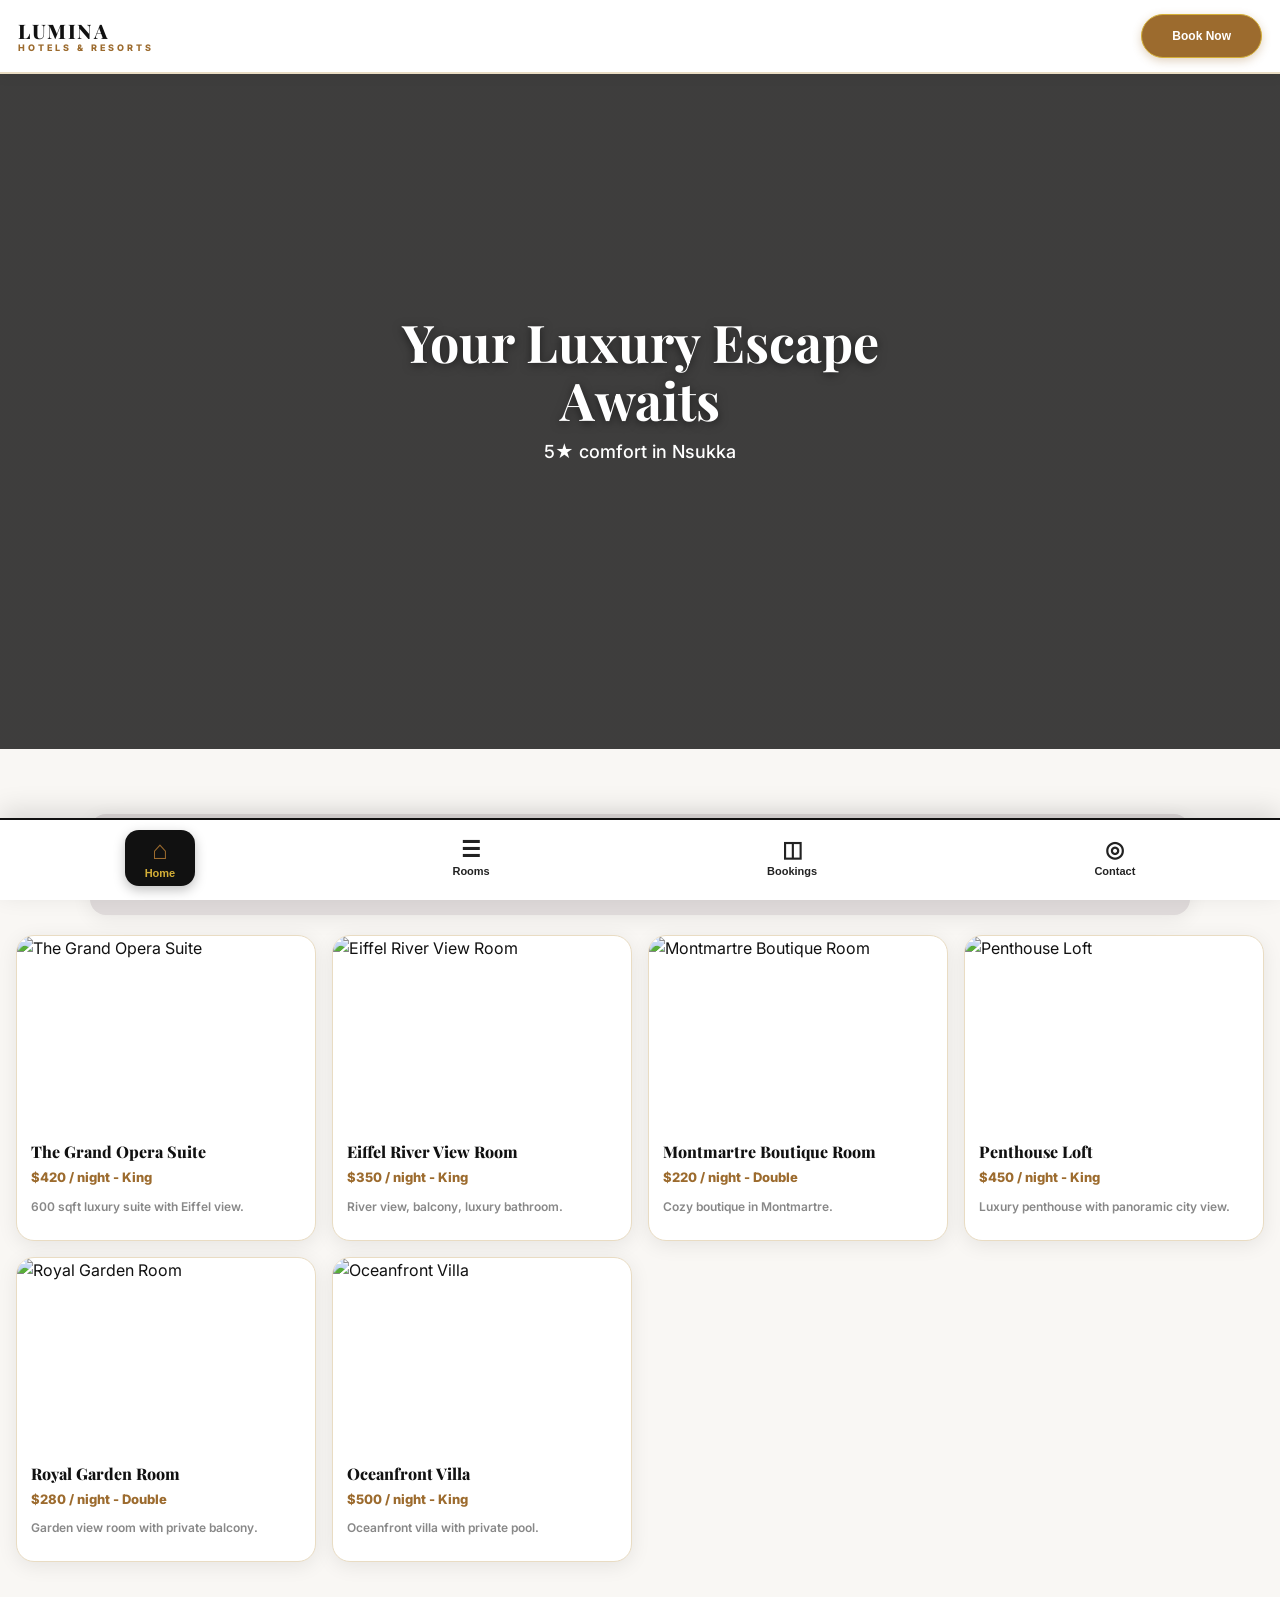
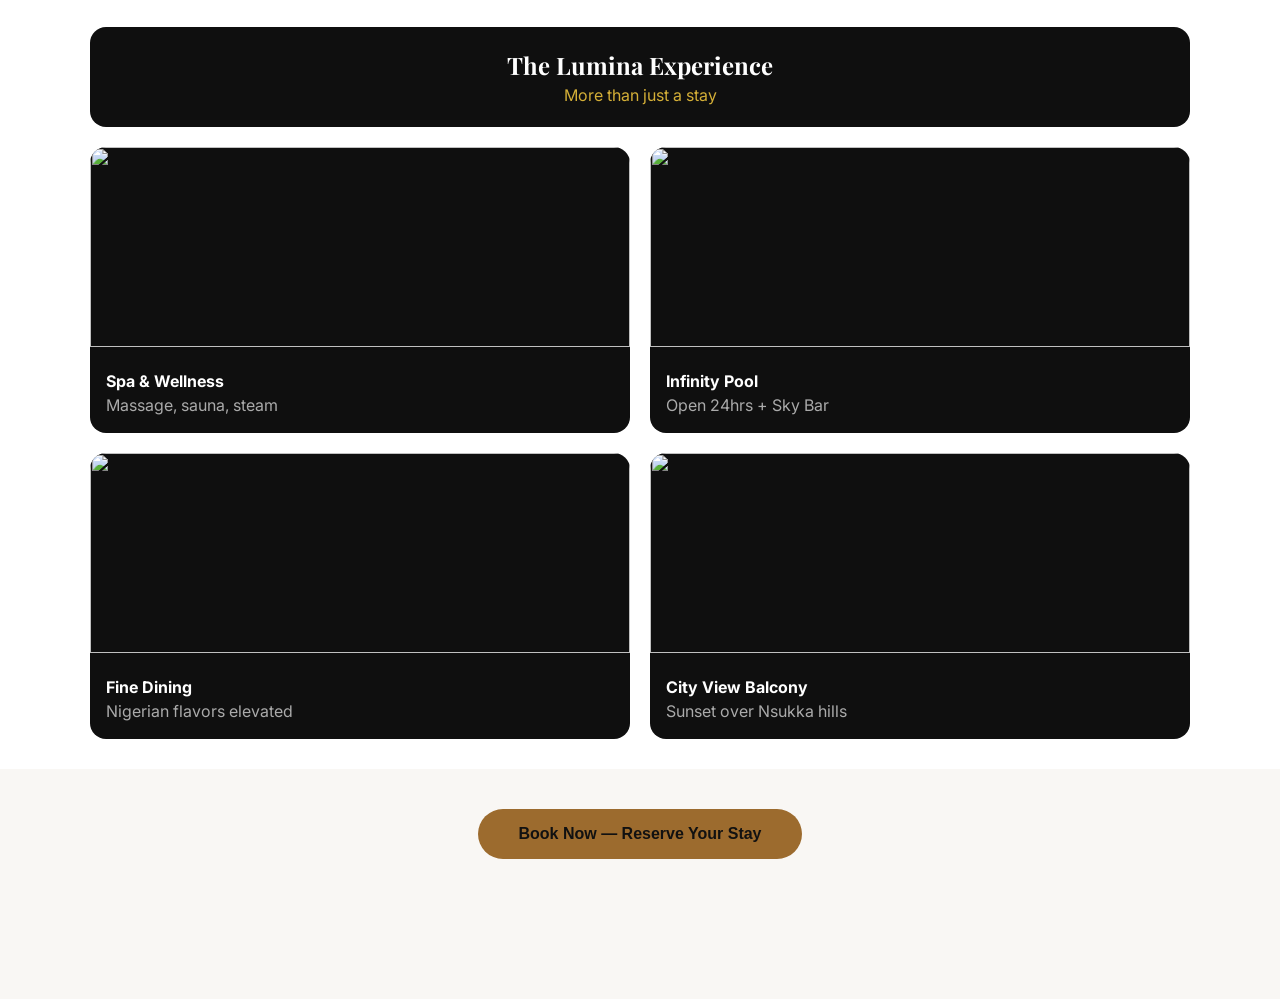
==== commit 7084dd53: "html" ====
--- a/index.html
+++ b/index.html
@@ -16,12 +16,12 @@
 
 <!-- PAGE 1: HOME -->
 <section id="home" class="page">
-<div class="hero" style="position:relative; height:85vh; overflow:hidden;">
-  <video autoplay muted loop playsinline class="hero-video" style="position:absolute; top:0; left:0; width:100%; height:100%; object-fit:cover;">
+<div class="hero" >
+  <video autoplay muted loop playsinline class="hero-video" >
     <source src="hero_video.mp4" type="video/mp4">
   </video>
-  <div class="hero-overlay" style="position:absolute; top:0; left:0; width:100%; height:100%; background:rgba(0,0,0,0.4);"></div>
-  <div class="hero-content" style="position:relative; z-index:2;">
+  <div class="hero-overlay" ></div>
+  <div class="hero-content" >
     <h1>Your Luxury Escape Awaits</h1>
     <p>5★ comfort in Nsukka</p>
   </div>
@@ -143,8 +143,8 @@
 
         <!-- INTERIOR HIGHLIGHTS - WHAT YOU ASKED FOR -->
         <h3 style="margin-top:32px; font-size:18px; font-weight:900;">Inside the Room</h3>
-        <div style="display:grid; grid-template-columns:1fr 1fr; gap:16px; margin-top:16px;">
-          
+        <div style="display:grid; grid-template-columns:1 1fr; gap:16px; margin-top:16px;">
+
           <div style="background:#fafafa; border-radius:12px; overflow:hidden; border:1px solid #eee;">
             <img id="dBathImg" src="https://images.unsplash.com/photo-1620626011761-996317b8d101?w=600" style="width:100%; height:160px; object-fit:cover;">
             <div style="padding:12px;"><b>🚿 Luxury Bathroom</b><br><small style="color:#666;">Rain shower, freestanding tub, premium toiletries, heated floor</small></div>
--- a/style.css
+++ b/style.css
@@ -47,7 +47,7 @@
 
 /* ROOMS LAYOUT */
 
-.filters{width:260px;background:#fff;padding:18px;border-radius:16px;box-shadow:0 9px 10px rgba(0,0,0,.08);position:sticky;top:80px;border:1.5px solid #E9DCC3}
+.filters{width:260px;background:#fff;padding:18px;border-radius:16px;box-shadow:0 9px 10px rgba(0,0,0,.08);top:80px;border:1.5px solid #E9DCC3}
 .filters h3{font-size:18px;display:flex;justify-content:space-between;margin-bottom:14px;font-weight:800;color:#111}
 .filters h3 span{color:var(--gold);cursor:pointer;font-weight:800;font-size:12px}
 .filters label{font-size:11px;font-weight:800;margin:14px 0 6px;display:block;color:var(--gold-dark);text-transform:uppercase;letter-spacing:.5px}
@@ -208,5 +208,60 @@
 
 
 
-
-
+/* HERO FIX - MOBILE RESPONSIVE */
+.hero {
+  position: relative;
+  width: 100%;
+  height: 75vh;
+  min-height: 480px;
+  max-height: 700px;
+  overflow: hidden;
+  display: flex;
+  align-items: center;
+  justify-content: center;
+}
+.hero-video {
+  position: absolute !important;
+  top: 0; left: 0;
+  width: 100% !important;
+  height: 100% !important;
+  object-fit: cover;
+  object-position: center;
+}
+.hero-overlay {
+  position: absolute !important;
+  top: 0; left: 0;
+  width: 100% !important;
+  height: 100% !important;
+  background: rgba(0,0,0,0.45) !important;
+}
+.hero-content {
+  position: relative !important;
+  z-index: 2 !important;
+  text-align: center !important;
+  padding: 20px !important;
+  width: 100% !important;
+  max-width: 600px;
+}
+.hero-content h1 {
+  font-size: clamp(28px, 6vw, 52px) !important;
+  line-height: 1.1 !important;
+  color: #fff !important;
+  margin: 0 0 10px 0 !important;
+}
+.hero-content p {
+  font-size: clamp(14px, 3.5vw, 18px) !important;
+  color: #fff !important;
+}
+
+/* MOBILE ONLY */
+@media (max-width: 768px) {
+  .hero {
+    height: 60vh !important;
+    min-height: 420px !important;
+  }
+  .topnav {
+    padding: 10px 16px !important;
+  }
+}
+
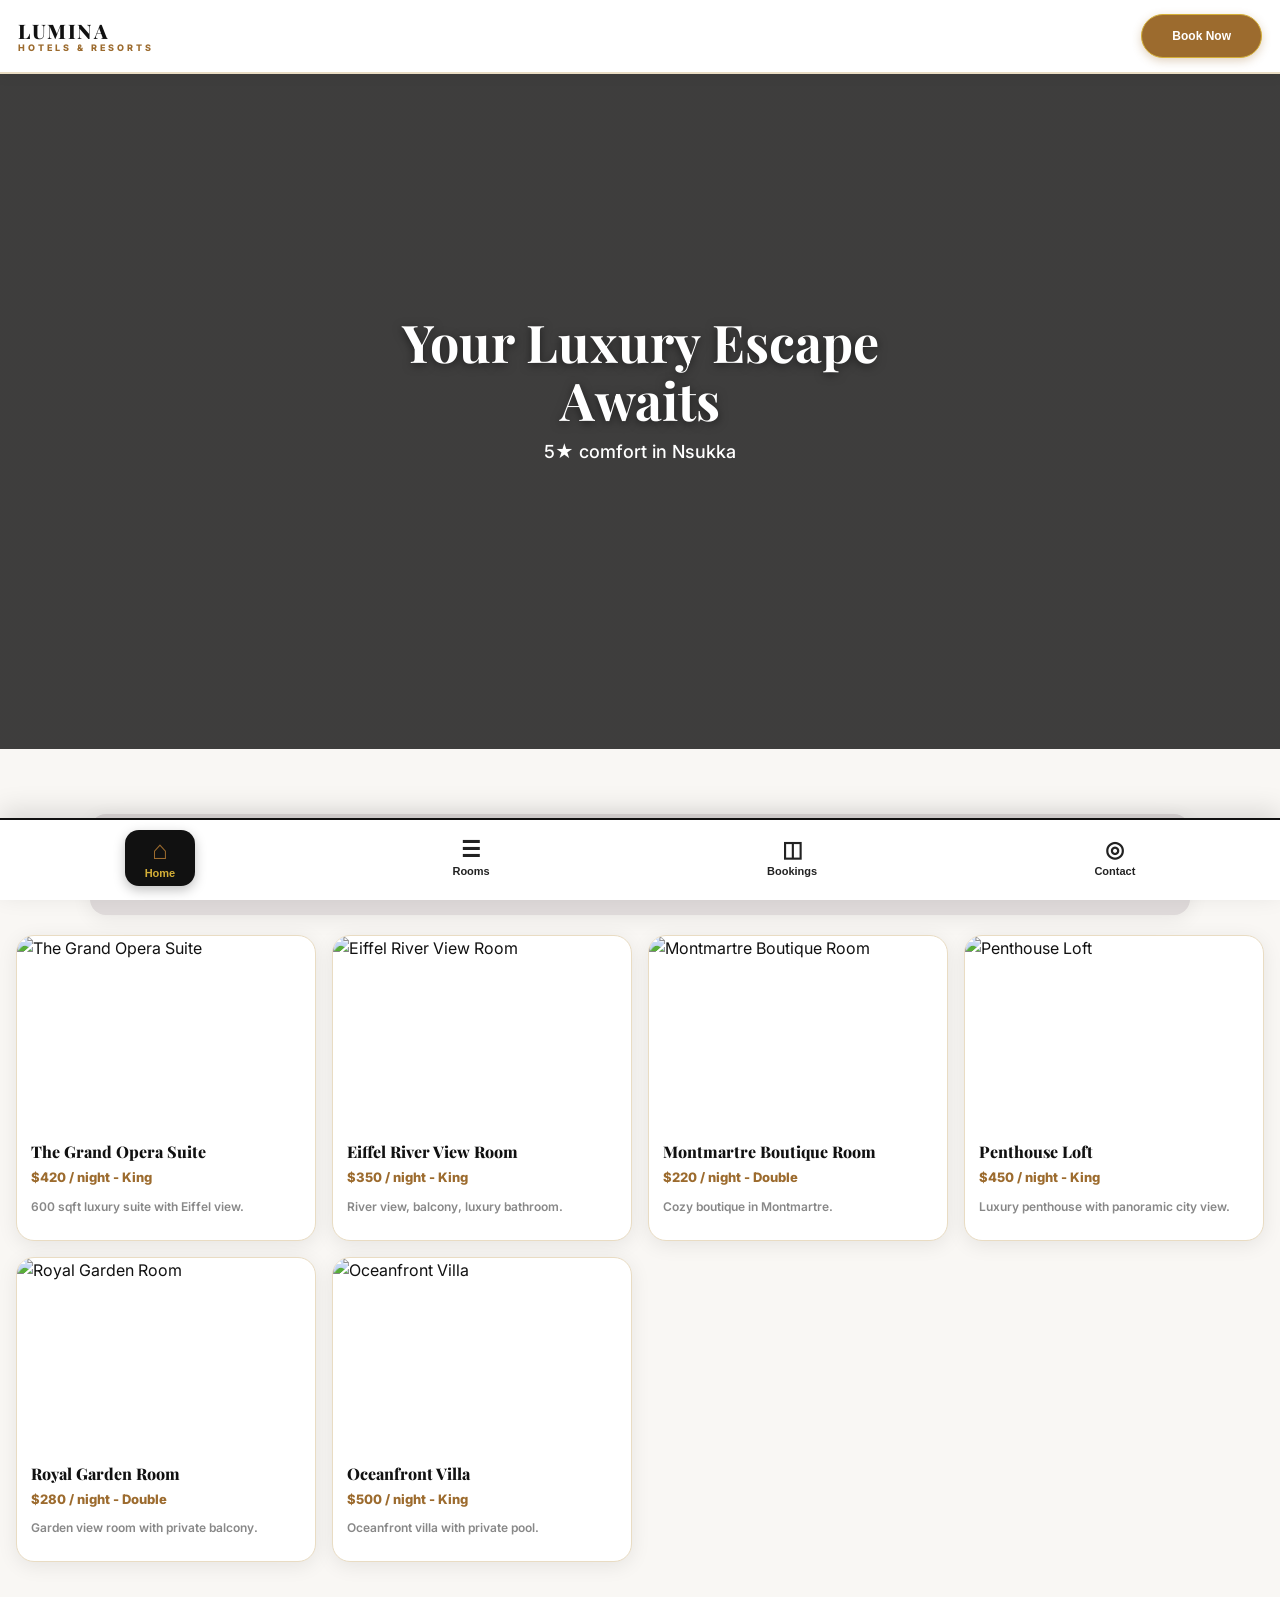
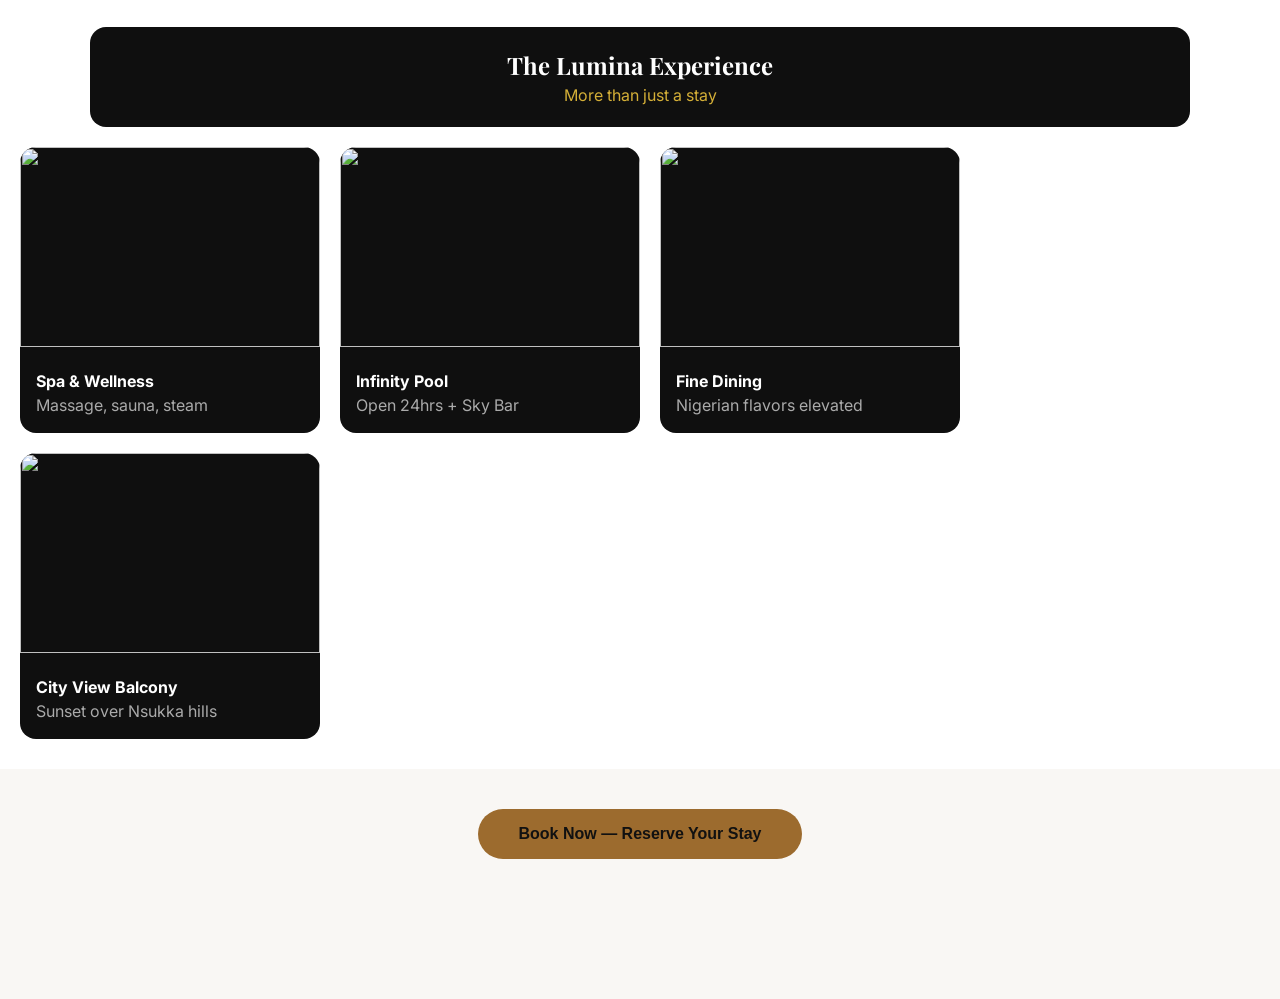
==== commit ceb2584c: "html" ====
--- a/index.html
+++ b/index.html
@@ -42,20 +42,20 @@
     <p style="color:#D4AF37;">More than just a stay</p>
   </div>
 
-  <div class="exp-grid" style="display:grid; grid-template-columns:repeat(2,1fr); gap:20px; max-width:1100px; margin:0 auto;">
-    <div class="exp-card" style="background:#0F0F0F; border-radius:16px; overflow:hidden; color:#fff;">
+  <div class="exp-grid" style="display:flex;gap:20px; flex-wrap:wrap; max-width:1300px; margin:0 auto;">
+    <div class="exp-card" style="background:#0F0F0F; border-radius:16px;  overflow:hidden; color:#fff; min-width: 300px;">
       <img src="https://images.unsplash.com/photo-1571896349842-33c89424de2d?w=600" style="width:100%; height:200px; object-fit:cover;">
       <div style="padding:16px;"><h4>Spa & Wellness</h4><p style="color:#aaa;">Massage, sauna, steam</p></div>
     </div>
-    <div class="exp-card" style="background:#0F0F0F; border-radius:16px; overflow:hidden; color:#fff;">
+    <div class="exp-card" style="background:#0F0F0F; border-radius:16px; overflow:hidden; color:#fff; min-width: 300px">
       <img src="https://images.unsplash.com/photo-1571896349842-33c89424de2d?w=600" style="width:100%; height:200px; object-fit:cover;">
       <div style="padding:16px;"><h4>Infinity Pool</h4><p style="color:#aaa;">Open 24hrs + Sky Bar</p></div>
     </div>
-    <div class="exp-card" style="background:#0F0F0F; border-radius:16px; overflow:hidden; color:#fff;">
+    <div class="exp-card" style="background:#0F0F0F; border-radius:16px; overflow:hidden; color:#fff; min-width: 300px">
       <img src="https://images.unsplash.com/photo-1414235077428-338989a2e8c0?w=600" style="width:100%; height:200px; object-fit:cover;">
       <div style="padding:16px;"><h4>Fine Dining</h4><p style="color:#aaa;">Nigerian flavors elevated</p></div>
     </div>
-    <div class="exp-card" style="background:#0F0F0F; border-radius:16px; overflow:hidden; color:#fff;">
+    <div class="exp-card" style="background:#0F0F0F; border-radius:16px; overflow:hidden; color:#fff; min-width: 300px">
       <img src="https://images.unsplash.com/photo-1520250497591-112f2f40a3f4?w=600" style="width:100%; height:200px; object-fit:cover;">
       <div style="padding:16px;"><h4>City View Balcony</h4><p style="color:#aaa;">Sunset over Nsukka hills</p></div>
     </div>
@@ -74,7 +74,7 @@
   <div class="rooms-layout" style="display:flex; gap:24px; max-width:1300px; margin:0 auto; padding:20px; align-items:flex-start;">
     
     <!-- LEFT COLUMN - 300px FIXED -->
-    <div class="search-filters" style="width:300px; min-width:280px; position:sticky; top:20px; display:flex; flex-direction:column; gap:20px;">
+    <div class="search-filters" style="width:300px; min-width:280px; top:20px; display:flex; flex-direction:column; gap:20px;">
       
 
 
@@ -142,11 +142,12 @@
         <div id="dAmenities" style="display:flex; flex-wrap:wrap; gap:8px; margin-top:10px;"></div>
 
         <!-- INTERIOR HIGHLIGHTS - WHAT YOU ASKED FOR -->
+         <section class="inside-room" style="background:#fff; padding:30px 20px; margin-top:10px;">
         <h3 style="margin-top:32px; font-size:18px; font-weight:900;">Inside the Room</h3>
-        <div style="display:grid; grid-template-columns:1 1fr; gap:16px; margin-top:16px;">
-
-          <div style="background:#fafafa; border-radius:12px; overflow:hidden; border:1px solid #eee;">
-            <img id="dBathImg" src="https://images.unsplash.com/photo-1620626011761-996317b8d101?w=600" style="width:100%; height:160px; object-fit:cover;">
+        <div style="display:grid; grid-template-columns:repeat(2, 1fr); gap:16px; margin-top:16px; max-width: 900px; ">
+
+          <div style="background:#fafafa; border-radius:12px; overflow:hidden; border:1px solid #eee; ">
+            <img id="dBathImg" src="https://images.unsplash.com/photo-1620626011761-996317b8d101?w=600" style="width:100%; height:160px; object-fit:cover;background:#fff;border-radius:16px;overflow:hidden;box-shadow:0 4px 20px rgba(0,0,0,0.07);margin-bottom:20px;">
             <div style="padding:12px;"><b>🚿 Luxury Bathroom</b><br><small style="color:#666;">Rain shower, freestanding tub, premium toiletries, heated floor</small></div>
           </div>
 
@@ -166,6 +167,7 @@
           </div>
 
         </div>
+        </section>
 
         <div style="margin-top:24px; background:#FFF8E6; border:1px dashed #C8B896; border-radius:12px; padding:16px; font-size:13px;">
           <b>House Rules:</b> Check-in 2PM • Check-out 12PM • No smoking • No pets • Free cancellation 24hrs before
@@ -174,6 +176,9 @@
 
     </div>
 
+
+
+    
     <!-- BOTTOM: BOOKING BOX - NOW COMES DOWN AS YOU WANTED -->
    
 
--- a/style.css
+++ b/style.css
@@ -47,7 +47,7 @@
 
 /* ROOMS LAYOUT */
 
-.filters{width:260px;background:#fff;padding:18px;border-radius:16px;box-shadow:0 9px 10px rgba(0,0,0,.08);top:80px;border:1.5px solid #E9DCC3}
+.filters{width:260px;background:#fff;padding:18px;border-radius:16px;box-shadow:0 9px 10px rgba(0,0,0,.08); top:80px;border:1.5px solid #E9DCC3}
 .filters h3{font-size:18px;display:flex;justify-content:space-between;margin-bottom:14px;font-weight:800;color:#111}
 .filters h3 span{color:var(--gold);cursor:pointer;font-weight:800;font-size:12px}
 .filters label{font-size:11px;font-weight:800;margin:14px 0 6px;display:block;color:var(--gold-dark);text-transform:uppercase;letter-spacing:.5px}
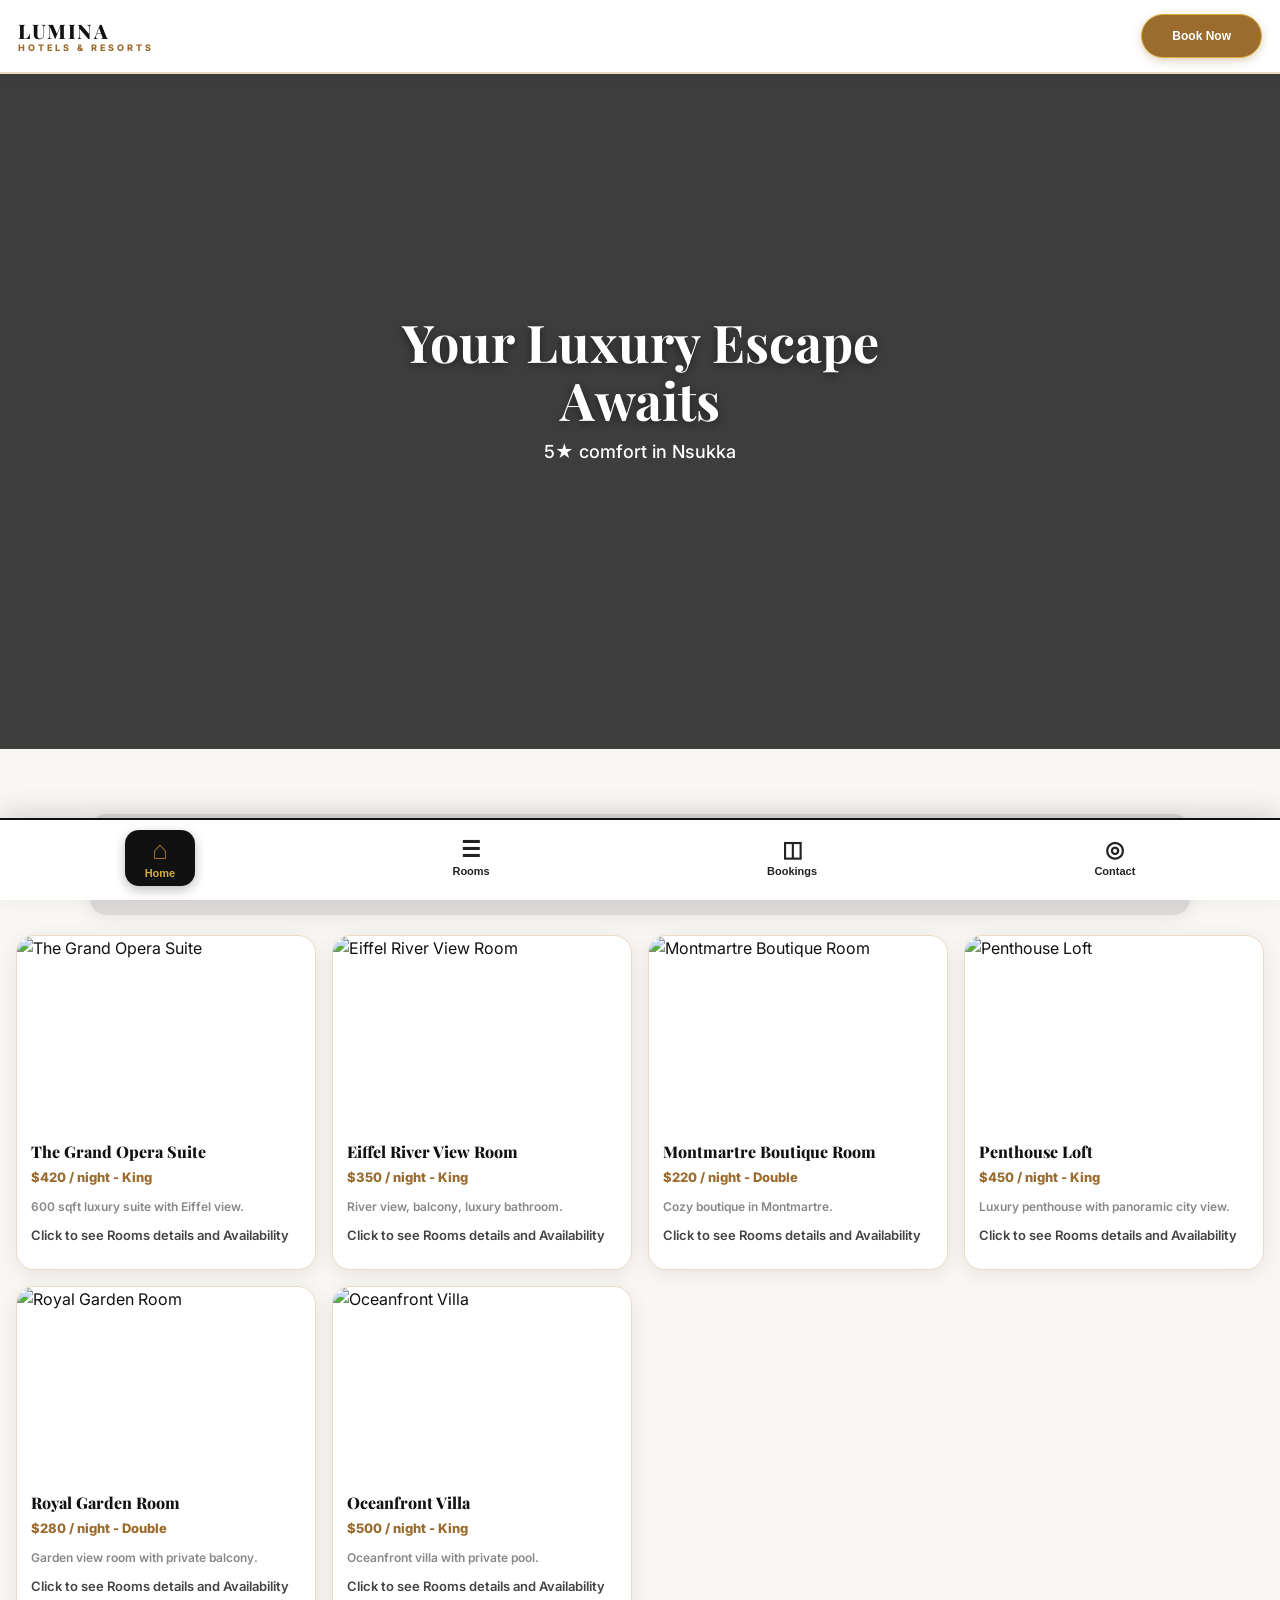
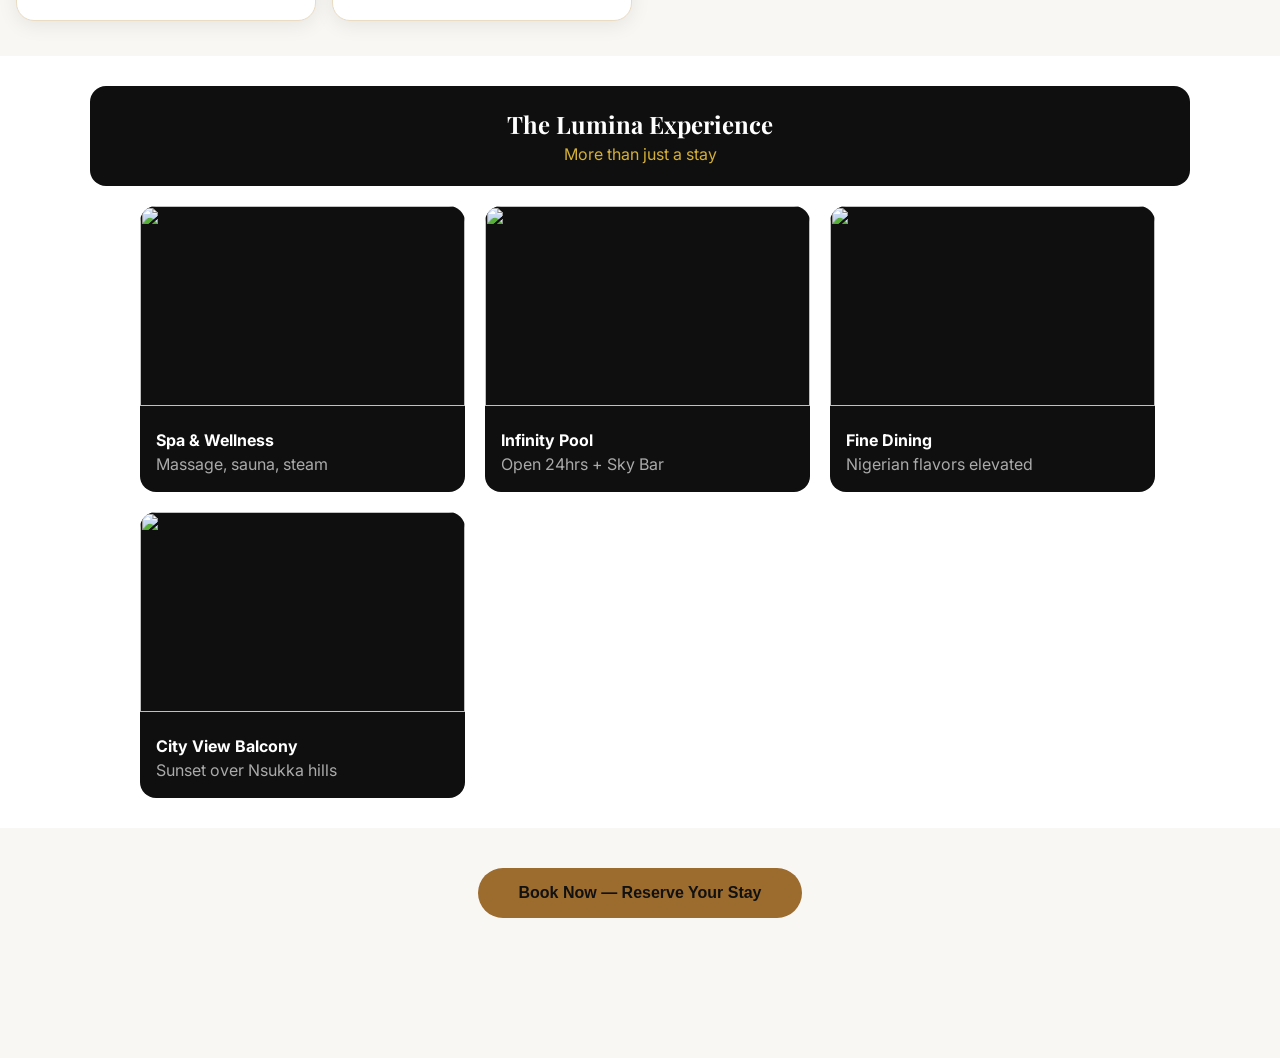
==== commit 495b2621: "html" ====
--- a/index.html
+++ b/index.html
@@ -42,20 +42,20 @@
     <p style="color:#D4AF37;">More than just a stay</p>
   </div>
 
-  <div class="exp-grid" style="display:flex;gap:20px; flex-wrap:wrap; max-width:1300px; margin:0 auto;">
-    <div class="exp-card" style="background:#0F0F0F; border-radius:16px;  overflow:hidden; color:#fff; min-width: 300px;">
+  <div class="exp-grid" style="display:flex;gap:20px; flex-wrap:wrap; max-width:1100px; padding-left: 50px; margin:0 auto;">
+    <div class="exp-card" style="background:#0F0F0F; border-radius:16px;  overflow:hidden; color:#fff; min-width: 325px; min-height: 100px;">
       <img src="https://images.unsplash.com/photo-1571896349842-33c89424de2d?w=600" style="width:100%; height:200px; object-fit:cover;">
       <div style="padding:16px;"><h4>Spa & Wellness</h4><p style="color:#aaa;">Massage, sauna, steam</p></div>
     </div>
-    <div class="exp-card" style="background:#0F0F0F; border-radius:16px; overflow:hidden; color:#fff; min-width: 300px">
+    <div class="exp-card" style="background:#0F0F0F; border-radius:16px; overflow:hidden; color:#fff; min-width: 325px; min-height: 100px;">
       <img src="https://images.unsplash.com/photo-1571896349842-33c89424de2d?w=600" style="width:100%; height:200px; object-fit:cover;">
       <div style="padding:16px;"><h4>Infinity Pool</h4><p style="color:#aaa;">Open 24hrs + Sky Bar</p></div>
     </div>
-    <div class="exp-card" style="background:#0F0F0F; border-radius:16px; overflow:hidden; color:#fff; min-width: 300px">
+    <div class="exp-card" style="background:#0F0F0F; border-radius:16px; overflow:hidden; color:#fff; min-width: 325px; min-height: 100px;">
       <img src="https://images.unsplash.com/photo-1414235077428-338989a2e8c0?w=600" style="width:100%; height:200px; object-fit:cover;">
       <div style="padding:16px;"><h4>Fine Dining</h4><p style="color:#aaa;">Nigerian flavors elevated</p></div>
     </div>
-    <div class="exp-card" style="background:#0F0F0F; border-radius:16px; overflow:hidden; color:#fff; min-width: 300px">
+    <div class="exp-card" style="background:#0F0F0F; border-radius:16px; overflow:hidden; color:#fff; min-width: 325px; min-height: 100px;">
       <img src="https://images.unsplash.com/photo-1520250497591-112f2f40a3f4?w=600" style="width:100%; height:200px; object-fit:cover;">
       <div style="padding:16px;"><h4>City View Balcony</h4><p style="color:#aaa;">Sunset over Nsukka hills</p></div>
     </div>
@@ -142,9 +142,8 @@
         <div id="dAmenities" style="display:flex; flex-wrap:wrap; gap:8px; margin-top:10px;"></div>
 
         <!-- INTERIOR HIGHLIGHTS - WHAT YOU ASKED FOR -->
-         <section class="inside-room" style="background:#fff; padding:30px 20px; margin-top:10px;">
         <h3 style="margin-top:32px; font-size:18px; font-weight:900;">Inside the Room</h3>
-        <div style="display:grid; grid-template-columns:repeat(2, 1fr); gap:16px; margin-top:16px; max-width: 900px; ">
+        <div style="display:flex;  flex-wrap: wrap; gap:16px; padding: 0; margin-top:16px; max-width: 900px; ">
 
           <div style="background:#fafafa; border-radius:12px; overflow:hidden; border:1px solid #eee; ">
             <img id="dBathImg" src="https://images.unsplash.com/photo-1620626011761-996317b8d101?w=600" style="width:100%; height:160px; object-fit:cover;background:#fff;border-radius:16px;overflow:hidden;box-shadow:0 4px 20px rgba(0,0,0,0.07);margin-bottom:20px;">
@@ -167,7 +166,7 @@
           </div>
 
         </div>
-        </section>
+      
 
         <div style="margin-top:24px; background:#FFF8E6; border:1px dashed #C8B896; border-radius:12px; padding:16px; font-size:13px;">
           <b>House Rules:</b> Check-in 2PM • Check-out 12PM • No smoking • No pets • Free cancellation 24hrs before
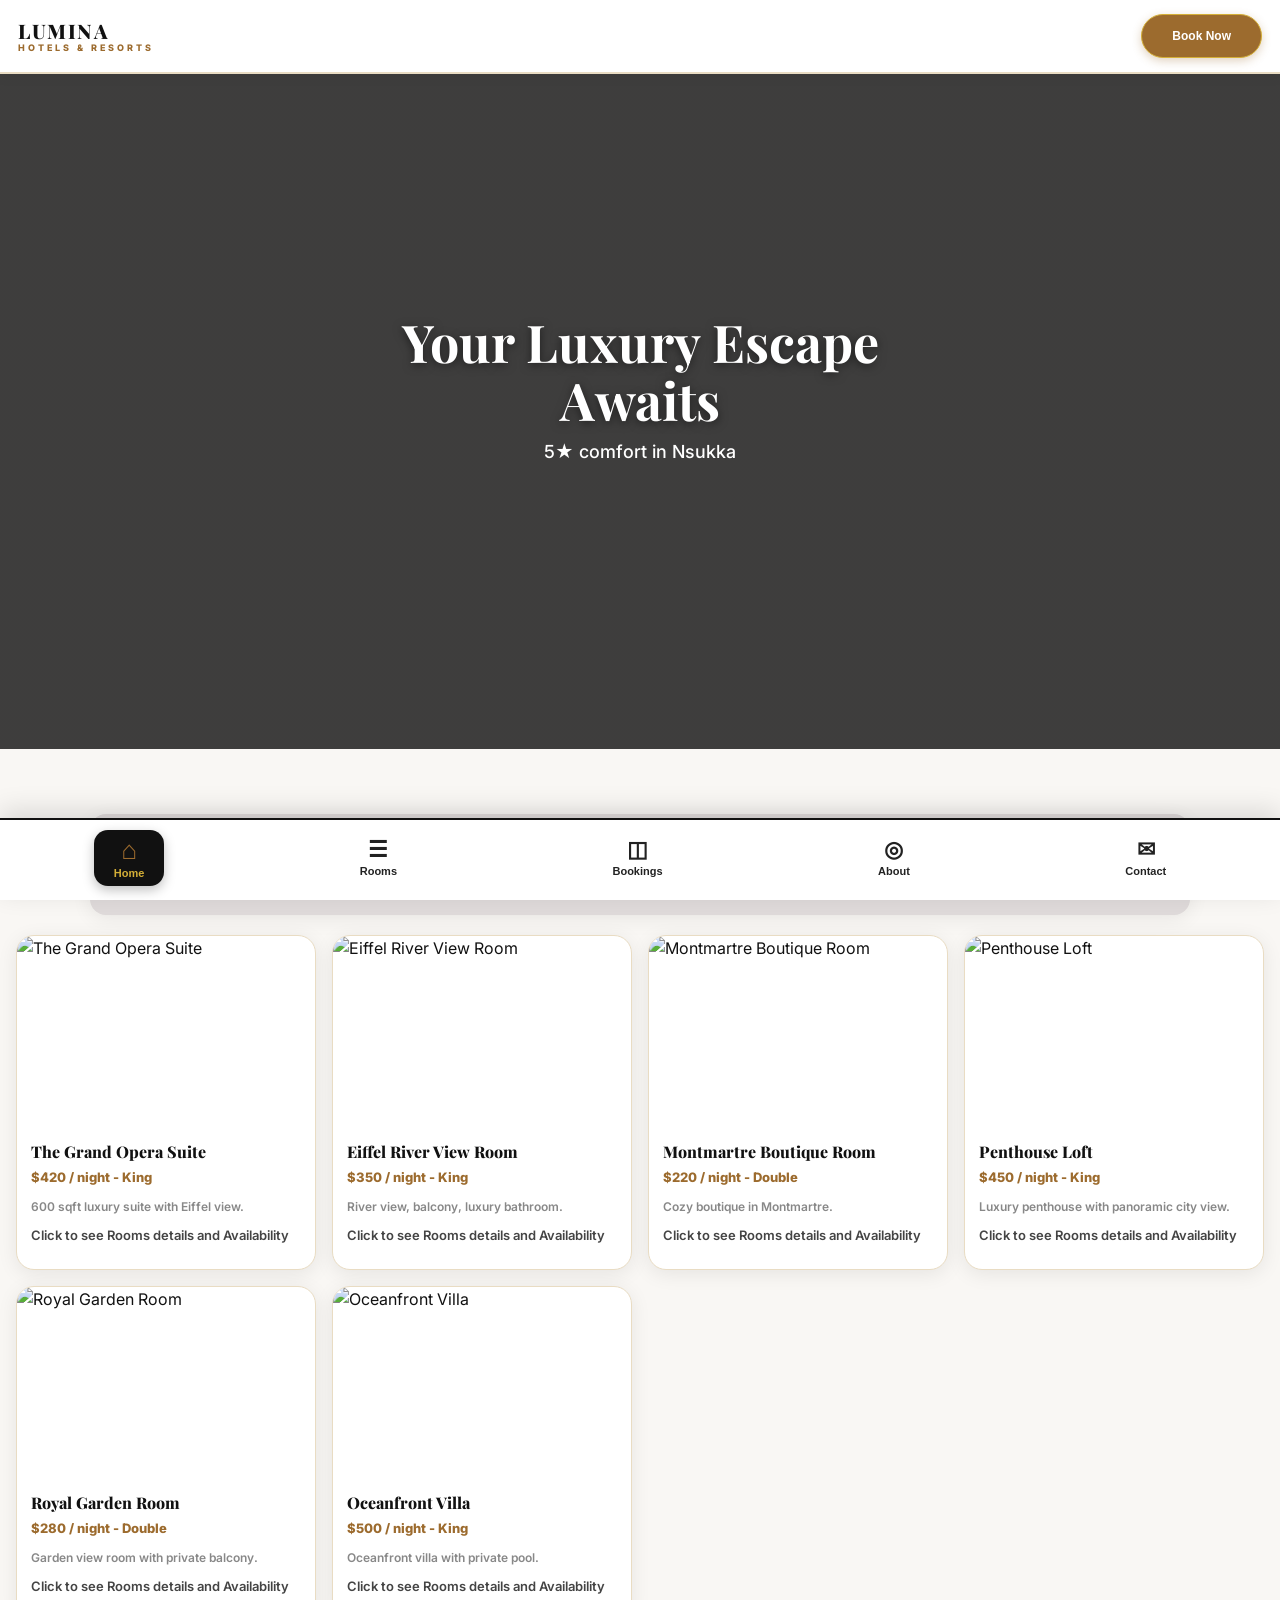
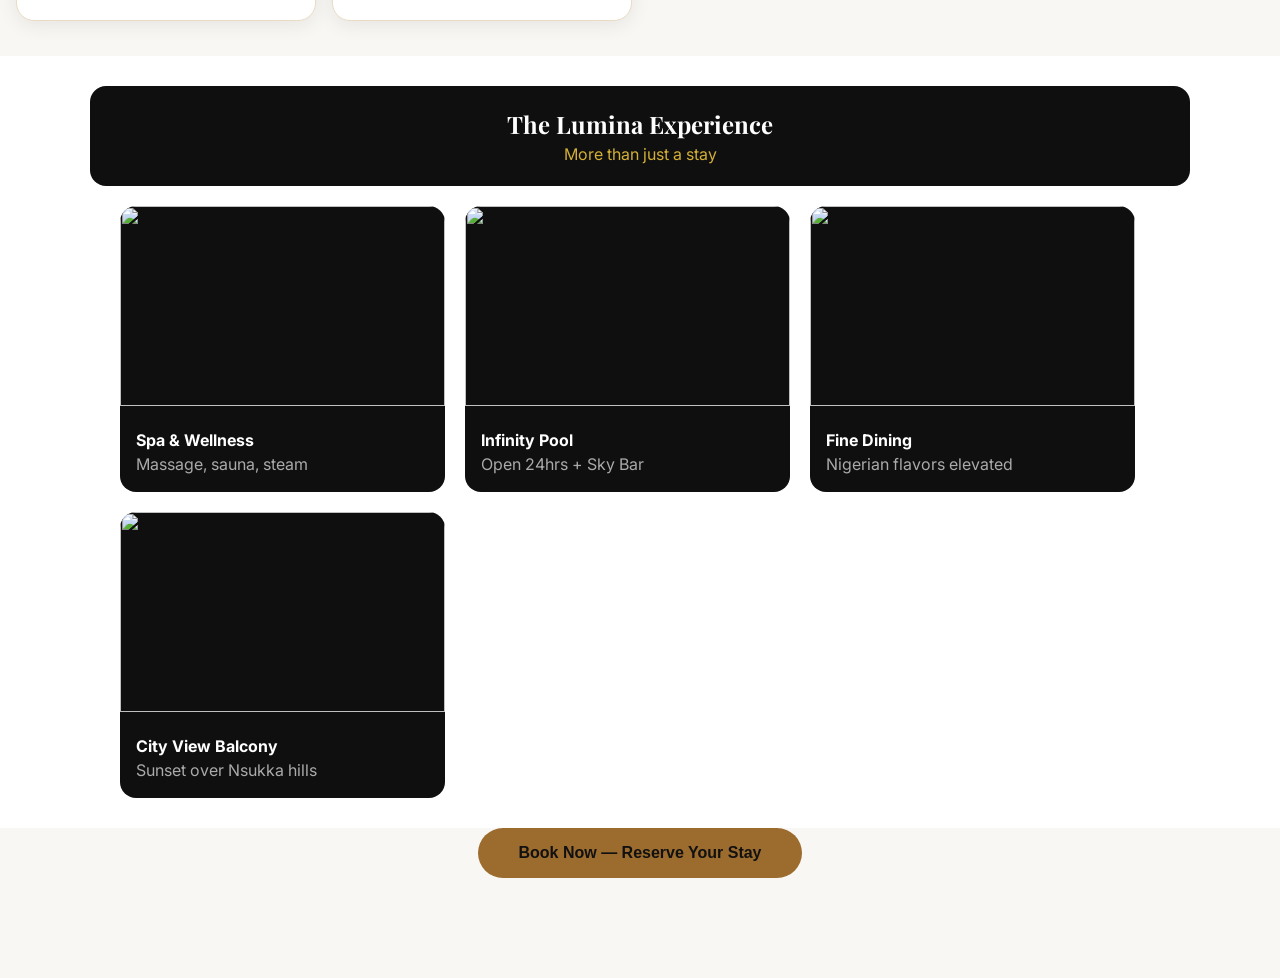
==== commit d8dec36d: "html" ====
--- a/index.html
+++ b/index.html
@@ -36,13 +36,13 @@
     <div id="featuredGrid" class="room-grid"></div>
   </div>
 
-  <section class="luminar-experience" style="background:#fff; padding:30px 20px; margin-top:10px;">
+  <div class="luminar-experience" style="background:#fff; padding:30px 20px; margin-top:10px; margin-bottom: 0;">
   <div class="section-head black-title" style="background:#0F0F0F; padding:20px; border-radius:16px; text-align:center; max-width:1100px; margin:0 auto 20px auto;">
     <h2 style="color:#fff;">The Lumina Experience</h2>
     <p style="color:#D4AF37;">More than just a stay</p>
   </div>
 
-  <div class="exp-grid" style="display:flex;gap:20px; flex-wrap:wrap; max-width:1100px; padding-left: 50px; margin:0 auto;">
+  <div class="exp-grid" style="display:flex;gap:20px; flex-wrap:wrap; max-width:1100px; padding-left: 30px; margin:0 auto; margin-bottom: 0;">
     <div class="exp-card" style="background:#0F0F0F; border-radius:16px;  overflow:hidden; color:#fff; min-width: 325px; min-height: 100px;">
       <img src="https://images.unsplash.com/photo-1571896349842-33c89424de2d?w=600" style="width:100%; height:200px; object-fit:cover;">
       <div style="padding:16px;"><h4>Spa & Wellness</h4><p style="color:#aaa;">Massage, sauna, steam</p></div>
@@ -60,10 +60,10 @@
       <div style="padding:16px;"><h4>City View Balcony</h4><p style="color:#aaa;">Sunset over Nsukka hills</p></div>
     </div>
   </div>
-</section>
+</div>
 
 <!-- Last Book Now at bottom -->
-<div style="text-align:center; padding:40px 20px;">
+<div style="text-align:center; padding:40 20px; margin-top: 0;">
   <button onclick="showPage('rooms')" style="background:var(--gold); color:#111; border:none; padding:16px 40px; border-radius:30px; font-weight:900; font-size:16px;">Book Now — Reserve Your Stay</button>
 </div>
 </section>
@@ -297,18 +297,163 @@
   <div id="adminList"></div>
 </section>
 
+<section id="about" class="page" style="display:none">
+  <!-- SMALL HERO LIKE YOU WANTED -->
+  <div class="about-hero">
+    <div class="about-hero-text">
+      <span>ABOUT LUMINA</span>
+      <h1>More Than A Stay,<br>It's An Experience.</h1>
+      <p>Located in the heart of Nsukka, Lumina Hotel redefines 5-star comfort with modern luxury, warm hospitality, and unforgettable memories.</p>
+    </div>
+    <div class="about-hero-img">
+      <img src="https://images.unsplash.com/photo-1566073771259-6a8506099945?q=80&w=800" alt="Lumina Hotel">
+    </div>
+  </div>
+
+  <!-- STATS - LIKE ROOM CARDS -->
+  <div class="about-stats">
+    <div class="stat-card"><h2>2018</h2><p>Year Founded</p></div>
+    <div class="stat-card"><h2>120+</h2><p>Luxury Rooms</p></div>
+    <div class="stat-card"><h2>15k+</h2><p>Happy Guests</p></div>
+    <div class="stat-card"><h2>4.9★</h2><p>Guest Rating</p></div>
+  </div>
+
+  <!-- OUR STORY -->
+  <div class="about-section">
+    <div class="about-text">
+      <span class="section-label">OUR STORY</span>
+      <h2>From a Dream to Nsukka's Most Loved Hotel.</h2>
+      <p>Lumina started with a simple idea: Nsukka deserved a hotel that matches international standards without losing our Igbo warmth.</p>
+      <p>What began as a 20-room boutique lodge in 2018 has grown into a 5-star destination for business travelers, couples, and families. Every corner, from our scent to our bedsheets, was chosen to make you feel at home, but better.</p>
+      <div class="about-quote">
+        "We don't just give you a key, we give you peace of mind."
+        <small>— Founder, Lumina Hotel & Suites</small>
+      </div>
+    </div>
+    <div class="about-grid-images">
+      <img src="https://images.unsplash.com/photo-1582719478250-c89cae4dc85b?w=600" alt="lobby">
+      <img src="https://images.unsplash.com/photo-1618773928121-c32242e63f39?w=600" alt="room">
+    </div>
+  </div>
+
+  <!-- WHY CHOOSE US - CARD STYLE LIKE YOUR ROOMS -->
+  <div class="about-choose">
+    <span class="section-label" style="text-align:center;display:block;">WHY GUESTS CHOOSE US</span>
+    <h2 style="text-align:center;">Comfort You Can Feel</h2>
+    <div class="choose-grid">
+      <div class="choose-card">
+        <div class="choose-icon">🛏️</div>
+        <h3>Luxury Rooms</h3>
+        <p>King beds, blackout curtains, Smart TVs and rain showers. Designed for deep sleep.</p>
+      </div>
+      <div class="choose-card">
+        <div class="choose-icon">🍽️</div>
+        <h3>Signature Restaurant</h3>
+        <p>Local and continental dishes from our award-winning chef, open 24/7.</p>
+      </div>
+      <div class="choose-card">
+        <div class="choose-icon">🔒</div>
+        <h3>Safe & Secure</h3>
+        <p>24/7 power, CCTV, keycard access, and trained security. Your safety first.</p>
+      </div>
+      <div class="choose-card">
+        <div class="choose-icon">⚡</div>
+        <h3>Fast Service</h3>
+        <p>Room service in under 15 minutes. Because luxury should not wait.</p>
+      </div>
+    </div>
+  </div>
+
+  <!-- CTA -->
+  <div class="about-cta">
+    <h2>Ready to Experience Lumina?</h2>
+    <p>Your luxury escape is one click away. Best price guaranteed when you book direct.</p>
+    <div style="display:flex; gap:10px; justify-content:center; margin-top:18px; flex-wrap:wrap;">
+      <button class="reserve" style="width:auto; padding:13px 28px;" onclick="showPage('rooms')">View Rooms</button>
+      <a class="btn outline" style="padding:13px 28px; background:#fff;" onclick="showPage('contact')">Contact Us</a>
+    </div>
+  </div>
+
+</section>
+
 <!-- PAGE 8: CONTACT -->
-<section id="contact" class="page" style="display:none">
-  <h2>Contact Us</h2><p>Behind Ogige Main Market, Nsukka</p>
-   <a href="tel:09134435650" class="btn outline">📞 CALL</a>
-  <a href="https://wa.me/2349134435650" class="btn outline">💬 WHATSAPP</a>
-  <a class="map-btn" target="_blank" href="https://maps.google.com">📍 Open Map</a>
-</section>
+<section id="contact" class="page" style="display:none;" >
+  
+  <div class="contact-header">
+    <span>GET IN TOUCH</span>
+    <h2>We’re Here For You, 24/7</h2>
+    <p>Have a question about your stay? Want to book directly and get best price? Reach us anyway you like — we reply in under 5 minutes.</p>
+  </div>
+
+  <div class="contact-cards">
+    <a href="tel:09134435650" class="c-card">
+      <div class="c-icon">📞</div>
+      <div><b>Call Direct</b><small>09134435650 — Instant Response</small></div>
+    </a>
+    <a href="https://wa.me/2349134435650" target="_blank" class="c-card c-gold">
+      <div class="c-icon" style="background:#111; color:#fff;">💬</div>
+      <div><b>WhatsApp Us</b><small>Chat with reservation team</small></div>
+    </a>
+    <a href="mailto:hello@luminahotel.com" class="c-card">
+      <div class="c-icon">✉️</div>
+      <div><b>Email</b><small>hello@luminahotel.com</small></div>
+    </a>
+  </div>
+
+  <div class="contact-grid">
+    <!-- LEFT: FORM -->
+    <div class="contact-form-box">
+      <h3>Send a Message</h3>
+      <p>Fill this and we’ll call you back.</p>
+      <input type="text" placeholder="Your Name" id="cName">
+      <input type="tel" placeholder="Phone Number" id="cPhone">
+      <textarea placeholder="How can we help? e.g I want to book Deluxe room for 2 nights..." id="cMsg" rows="4"></textarea>
+      <button class="reserve" onclick="sendWhatsAppMsg()">Send on WhatsApp</button>
+      <small class="note">This will open WhatsApp with your message ready.</small>
+    </div>
+
+    <!-- RIGHT: INFO -->
+    <div class="contact-info-box">
+      <h3>Visit Us</h3>
+      
+      <div class="info-row">
+        <span>📍</span>
+        <div><b>Address</b><br>Behind Ogige Main Market, Nsukka, Enugu State, Nigeria</div>
+      </div>
+      <div class="info-row">
+        <span>🕐</span>
+        <div><b>Open Hours</b><br>Check-in: 24hrs / Restaurant: 6am - 11pm</div>
+      </div>
+
+      <div class="socials">
+        <h4>Follow Lumina</h4>
+        <div class="social-grid">
+          <a href="https://instagram.com/luminahotel" target="_blank" class="social-btn ig">📸 <b>Instagram</b><small>@luminahotel</small></a>
+          <a href="https://facebook.com/luminahotel" target="_blank" class="social-btn fb">📘 <b>Facebook</b><small>Lumina Hotel</small></a>
+          <a href="https://wa.me/2349134435650" target="_blank" class="social-btn wa">💬 <b>WhatsApp</b><small>Chat Now</small></a>
+          <a href="https://tiktok.com/@luminahotel" target="_blank" class="social-btn tk">🎵 <b>TikTok</b><small>Tour Rooms</small></a>
+        </div>
+      </div>
+
+      <a class="map-btn" target="_blank" href="https://maps.google.com/?q=Ogige+Main+Market+Nsukka" style="width:100%; justify-content:center; margin-top:16px;">
+        📍 Open in Google Maps
+      </a>
+    </div>
+  </div>
+
+  <!-- MAP -->
+  <div class="map-embed">
+    <iframe src="https://maps.google.com/maps?q=Ogige%20Main%20Market%20Nsukka&t=&z=15&ie=UTF8&iwloc=&output=embed" loading="lazy"></iframe>
+  </div>
+
+</section>
+
 
 <div class="bottom-nav" id="bottomNav">
   <button onclick="showPage('home',this)" class="active">Home</button>
   <button onclick="showPage('rooms',this)">Rooms</button>
   <button onclick="showPage('mybookings',this)">Bookings</button>
+  <button onclick="showPage('about',this)">About</button>
   <button onclick="showPage('contact',this)">Contact</button>
 </div>
 
--- a/style.css
+++ b/style.css
@@ -132,6 +132,8 @@
 .bottom-nav button:nth-child(2)::before{content:'☰'}
 .bottom-nav button:nth-child(3)::before{content:'◫'}
 .bottom-nav button:nth-child(4)::before{content:'◎'}
+.bottom-nav button:nth-child(5)::before{content:'✉'}
+
 
 .bottom-nav button.active{
   background:#111;
@@ -204,8 +206,74 @@
 .page.active { display: block; }
 #home { display: block; }
 .btn.outline{background:transparent;border:1.5px solid var(--gold);color:var(--gold);padding:10px 18px;border-radius:12px;font-weight:800;cursor:pointer;text-decoration:none;display:flex;align-items:center;justify-content:center;margin:6px 0; gap:16px}
-#contact{display:flex;flex-direction:column;gap:20px;max-width:600px;margin:0 auto}
-
+/* ===== CONTACT PAGE - LUMINA NEW ===== */
+/* ===== PAGE SYSTEM - DO NOT TOUCH ===== */
+.page{ display:none; }
+.page.active{ display:block; }
+
+/* ===== CONTACT SPECIFIC ===== */
+#contact.page.active{
+  display:flex;
+  flex-direction:column;
+  gap:18px;
+  max-width:1100px;
+  margin:0 auto;
+  padding:16px;
+}
+.contact-header{
+  background:#fff; border:1.5px solid #E9DCC3; border-radius:18px; padding:22px; box-shadow:0 4px 20px rgba(0,0,0,.06); text-align:center;
+}
+.contact-header span{ font-size:10px; font-weight:800; letter-spacing:3px; color:var(--gold); display:block; margin-bottom:8px; }
+.contact-header h2{ font-size:26px; font-weight:800; line-height:1.1; margin-bottom:8px; }
+.contact-header p{ font-size:13px; color:#555; font-weight:500; max-width:520px; margin:0 auto; line-height:1.6; }
+
+.contact-cards{ display:grid; grid-template-columns:repeat(3,1fr); gap:12px; }
+.c-card{
+  background:#fff; border:1.5px solid #E9DCC3; border-radius:16px; padding:14px; display:flex; gap:12px; align-items:center;
+  text-decoration:none; color:#111; box-shadow:0 4px 15px rgba(0,0,0,.05); transition:.2s;
+}
+.c-card:hover{ transform:translateY(-2px); }
+.c-card.c-gold{ background:#111; color:#fff; border-color:#111; }
+.c-card.c-gold small{ color:#E9DCC3; }
+.c-icon{ width:44px; height:44px; background:#FFF3CD; border:1px solid #C8B896; border-radius:12px; display:flex; align-items:center; justify-content:center; font-size:20px; flex-shrink:0; }
+.c-card b{ font-size:14px; display:block; font-weight:800; }
+.c-card small{ font-size:11px; color:#666; font-weight:600; }
+
+.contact-grid{ display:flex; gap:16px; align-items:flex-start; }
+.contact-form-box, .contact-info-box{
+  flex:1; background:#fff; border:1.5px solid #E9DCC3; border-radius:18px; padding:20px; box-shadow:0 4px 20px rgba(0,0,0,.06);
+}
+.contact-form-box h3, .contact-info-box h3{ font-size:18px; font-weight:800; margin-bottom:4px; }
+.contact-form-box p{ font-size:12px; color:#666; margin-bottom:12px; font-weight:600; }
+.contact-form-box input, .contact-form-box textarea{
+  width:100%; padding:12px; margin:6px 0; border:2px solid #C8B896; border-radius:12px; font-size:13px; font-weight:600; outline:none; background:#FFFEFB;
+}
+.contact-form-box input:focus, .contact-form-box textarea:focus{ border-color:var(--gold); background:#fff; }
+
+.info-row{ display:flex; gap:10px; margin:14px 0; font-size:13px; line-height:1.5; }
+.info-row span{ font-size:18px; }
+.info-row b{ font-size:13px; font-weight:800; }
+
+.socials{ margin-top:18px; }
+.socials h4{ font-size:13px; font-weight:800; margin-bottom:10px; letter-spacing:1px; text-transform:uppercase; color:var(--gold-dark); }
+.social-grid{ display:grid; grid-template-columns:1fr 1fr; gap:10px; }
+.social-btn{ border:1.5px solid #E9DCC3; border-radius:14px; padding:10px 12px; display:flex; flex-direction:column; text-decoration:none; color:#111; background:#FFFEFB; transition:.2s; }
+.social-btn:hover{ background:#fff; transform:translateY(-2px); }
+.social-btn b{ font-size:13px; }
+.social-btn small{ font-size:11px; color:#777; font-weight:600; }
+.social-btn.ig{ border-color:#f0c0d0; }
+.social-btn.fb{ border-color:#b9c8f0; }
+.social-btn.wa{ border-color:#b8e6c8; }
+.social-btn.tk{ border-color:#222; }
+
+.map-embed{ border:2px solid #E9DCC3; border-radius:18px; overflow:hidden; height:300px; box-shadow:0 4px 20px rgba(0,0,0,.06); }
+.map-embed iframe{ width:100%; height:100%; border:0; }
+
+@media(max-width:768px){
+  .contact-cards{ grid-template-columns:1fr; }
+  .contact-grid{ flex-direction:column; }
+  .social-grid{ grid-template-columns:1fr 1fr; }
+}
 
 
 /* HERO FIX - MOBILE RESPONSIVE */
@@ -265,3 +333,59 @@
   }
 }
 
+/* ===== ABOUT PAGE - LUMINA ===== */
+.about-hero{
+  display:flex; gap:20px; align-items:center;
+  max-width:1100px; margin:20px auto; padding:16px;
+}
+.about-hero-text{ flex:1.2; background:#fff; border:1.5px solid #E9DCC3; border-radius:18px; padding:26px; box-shadow:0 4px 20px rgba(0,0,0,.06); }
+.about-hero-text span{ font-size:10px; font-weight:800; letter-spacing:3px; color:var(--gold); display:block; margin-bottom:10px; }
+.about-hero-text h1{ font-size:clamp(24px, 4vw, 36px); line-height:1.1; margin-bottom:12px; font-weight:800; }
+.about-hero-text p{ font-size:14px; color:#444; font-weight:500; line-height:1.6; }
+.about-hero-img{ flex:0.9; }
+.about-hero-img img{ width:100%; height:320px; object-fit:cover; border-radius:18px; border:2px solid #E9DCC3; display:block; }
+
+.about-stats{
+  display:grid; grid-template-columns:repeat(4,1fr); gap:12px;
+  max-width:1100px; margin:10px auto; padding:0 16px;
+}
+.stat-card{ background:#111; color:#fff; border-radius:16px; padding:18px; text-align:center; border:1.5px solid var(--gold); }
+.stat-card h2{ color:var(--gold); font-size:26px; margin-bottom:2px; }
+.stat-card p{ font-size:11px; font-weight:700; letter-spacing:1px; text-transform:uppercase; opacity:.8; }
+
+.about-section{
+  display:flex; gap:20px; max-width:1100px; margin:26px auto; padding:0 16px; align-items:flex-start;
+}
+.about-text{ flex:1.3; }
+.section-label{ font-size:10px; font-weight:800; letter-spacing:3px; color:var(--gold); margin-bottom:8px; display:block; }
+.about-text h2{ font-size:24px; line-height:1.2; margin-bottom:12px; font-weight:800; }
+.about-text p{ font-size:14px; color:#333; margin-bottom:10px; font-weight:500; }
+.about-quote{ margin-top:16px; background:#FFFEFB; border:1.5px solid #E9DCC3; border-left:4px solid var(--gold); padding:14px; border-radius:12px; font-family:'Playfair Display'; font-style:italic; font-size:14px; }
+.about-quote small{ display:block; margin-top:6px; font-family:'Inter'; font-style:normal; font-size:11px; font-weight:800; color:var(--gold); }
+
+.about-grid-images{ flex:0.8; display:grid; grid-template-columns:1fr 1fr; gap:10px; }
+.about-grid-images img{ width:100%; height:170px; object-fit:cover; border-radius:16px; border:1.5px solid #E9DCC3; }
+
+.about-choose{ max-width:1100px; margin:32px auto; padding:0 16px; }
+.about-choose h2{ font-size:22px; font-weight:800; margin-bottom:16px; }
+.choose-grid{ display:grid; grid-template-columns:repeat(auto-fill,minmax(240px,1fr)); gap:14px; }
+.choose-card{ background:#fff; border:1.5px solid #E9DCC3; border-radius:18px; padding:18px; box-shadow:0 4px 20px rgba(0,0,0,.06); transition:.2s; }
+.choose-card:hover{ transform:translateY(-3px); }
+.choose-icon{ width:44px; height:44px; background:#FFF3CD; border:1px solid #C8B896; border-radius:12px; display:flex; align-items:center; justify-content:center; font-size:20px; margin-bottom:12px; }
+.choose-card h3{ font-size:15px; font-weight:800; margin-bottom:6px; }
+.choose-card p{ font-size:13px; color:#555; font-weight:500; line-height:1.5; }
+
+.about-cta{ max-width:1100px; margin:30px auto 20px; padding:30px 20px; background:linear-gradient(135deg, #111 0%, #2a1f14 100%); border-radius:20px; text-align:center; border:2px solid var(--gold); }
+.about-cta h2{ color:#fff; font-size:24px; margin-bottom:8px; }
+.about-cta p{ color:#E9DCC3; font-size:13px; font-weight:500; }
+
+/* MOBILE */
+@media(max-width:768px){
+  .about-hero{ flex-direction:column; }
+  .about-hero-img{ width:100%; }
+  .about-hero-img img{ height:220px; }
+  .about-stats{ grid-template-columns:1fr 1fr; }
+  .about-section{ flex-direction:column; }
+  .about-grid-images{ width:100%; }
+  .about-grid-images img{ height:140px; }
+}
